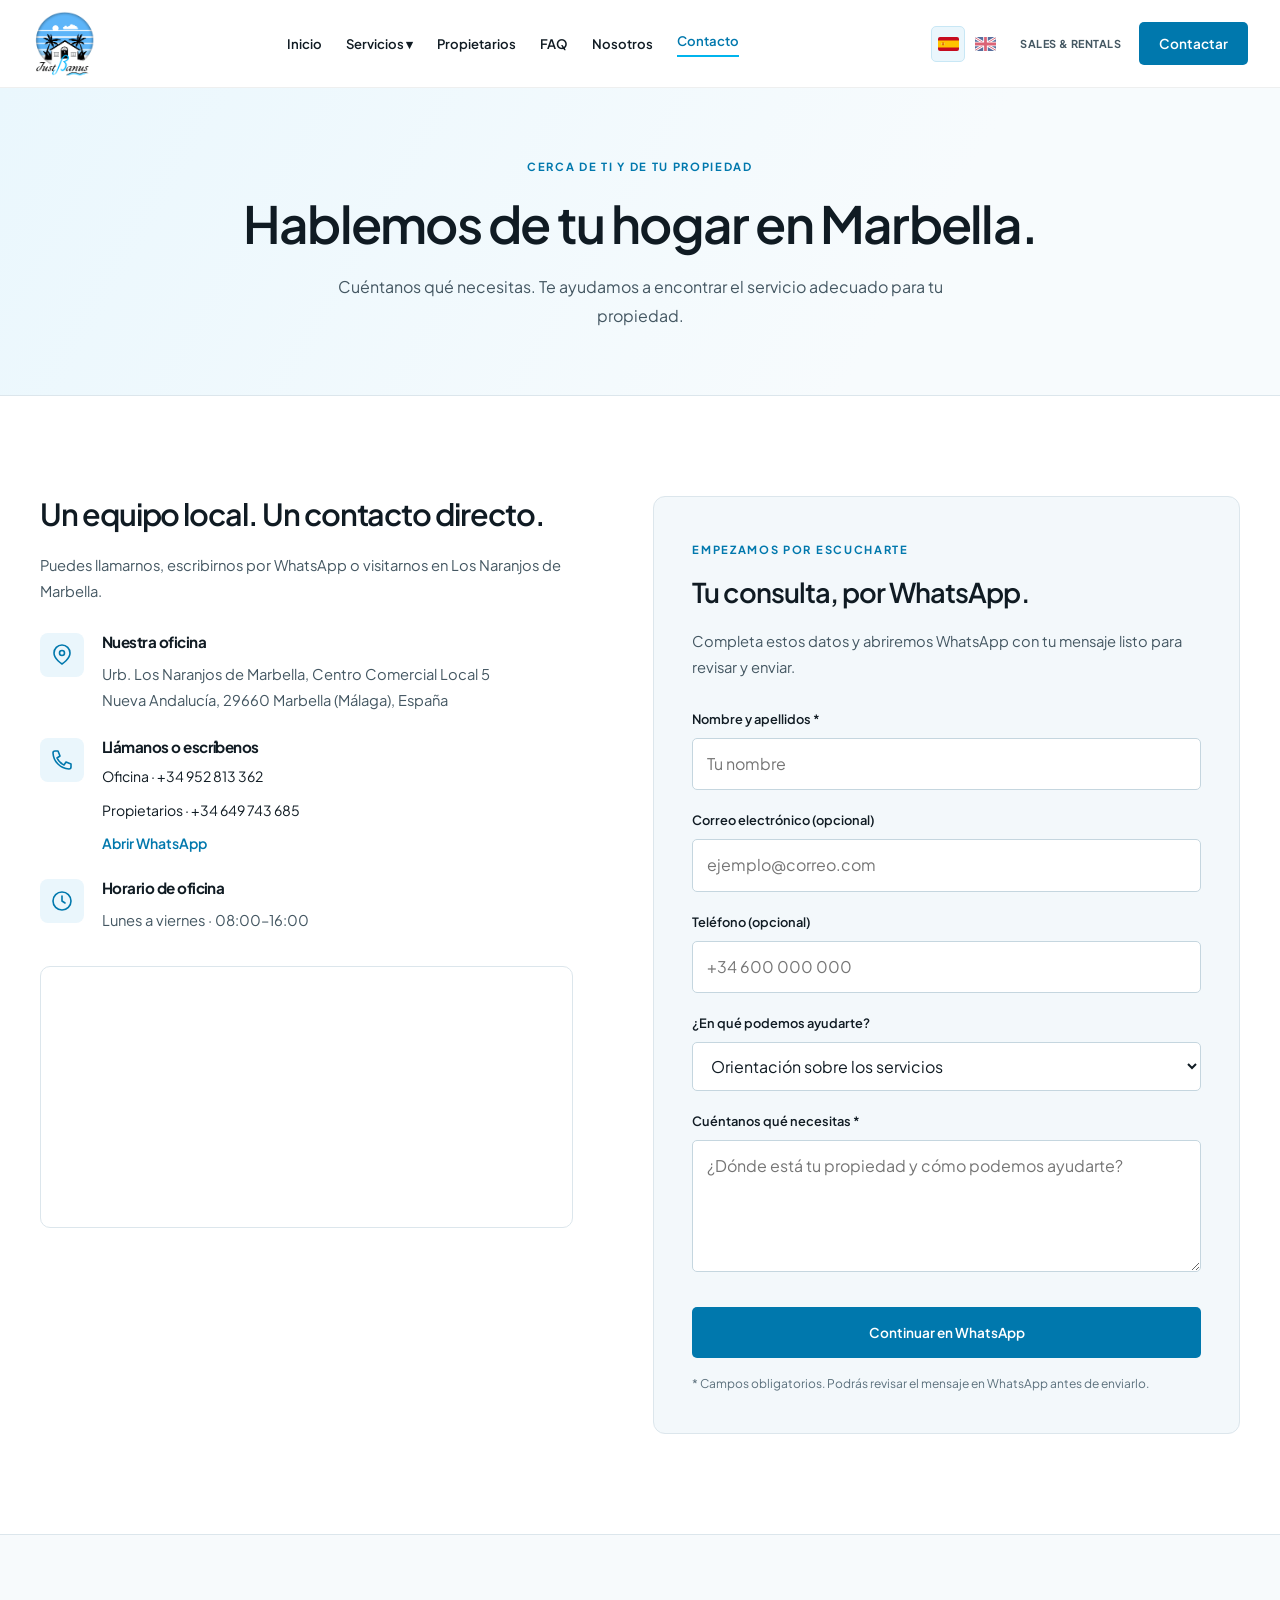
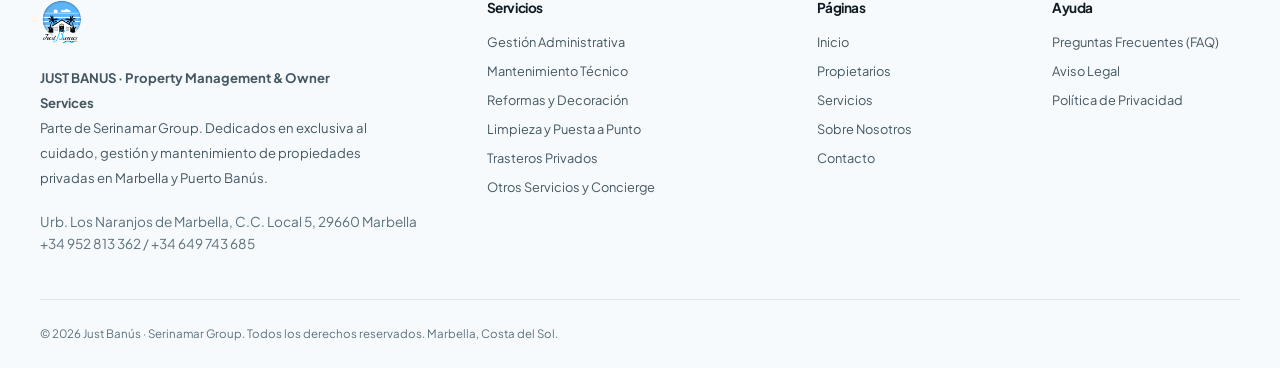
==== contacto.html @ a29c3949 "Initial commit: Just Banus project with clean button design" ====
<!DOCTYPE html>
<html lang="es">
<head>
  <meta charset="UTF-8">
    <meta http-equiv="Cache-Control" content="no-cache, no-store, must-revalidate">
  <meta http-equiv="Pragma" content="no-cache">
  <meta http-equiv="Expires" content="0">
  <meta name="viewport" content="width=device-width, initial-scale=1.0">
  <title>Contacto & Ubicación | Just Banús Marbella</title>
  
  <meta name="description" content="Ponte en contacto con el equipo de Just Banús. Visítanos en nuestra oficina de los Naranjos de Marbella o llámanos para asesoramiento de gestión vacacional.">
  <link rel="canonical" href="https://justbanus.com/contacto.html">

  <link rel="preconnect" href="https://fonts.googleapis.com">
  <link rel="preconnect" href="https://fonts.gstatic.com" crossorigin>
  <link href="https://fonts.googleapis.com/css2?family=Plus+Jakarta+Sans:wght@400;500;600;700;800&display=swap" rel="stylesheet">
  <link rel="stylesheet" href="styles.css?v=8.0">
</head>
<body>
  <a class="skip-link" href="#main-content">Ir al contenido / Skip to content</a>

    <!-- Navigation Header -->
  <header>
    <nav class="navbar">
      <div class="container nav-container">
        
        <a href="index.html" class="logo-wrapper">
          <img src="assets/just-logo-300.png" width="300" height="314" alt="Just Banús Logo">
        </a>

        <ul class="nav-menu">
          <li><a href="index.html" class="nav-link" data-i18n="nav_home">Inicio</a></li>
          <li class="nav-item-dropdown">
            <a href="servicios.html" class="nav-link" data-i18n="nav_services">Servicios ▾</a>
                        <ul class="dropdown-menu">
              <li class="dropdown-item"><a href="servicios.html" data-i18n="dropdown_all"><strong>Todos los servicios</strong></a></li>
              <li class="dropdown-item"><a href="servicios.html#administrative" data-i18n="dropdown_admin">Gestión administrativa</a></li>
              <li class="dropdown-item"><a href="servicios-maintenance-service.html" data-i18n="dropdown_maint">Mantenimiento técnico</a></li>
              <li class="dropdown-item"><a href="servicios-home-staging.html" data-i18n="dropdown_reforms">Reformas y Decoración</a></li>
              <li class="dropdown-item"><a href="servicios-limpieza.html" data-i18n="dropdown_housekeeping">Limpieza y puesta a punto</a></li>
              <li class="dropdown-item"><a href="servicios-storage-rooms.html" data-i18n="dropdown_storage">Trasteros Privados</a></li>
              <li class="dropdown-item"><a href="servicios-more-services.html" data-i18n="dropdown_more">Otros Servicios y Concierge</a></li>
            </ul>
          </li>
          <li><a href="propietarios.html" class="nav-link" data-i18n="nav_owners">Propietarios</a></li>
          <li><a href="faq.html" class="nav-link" data-i18n="nav_faq">FAQ</a></li>
          <li><a href="nosotros.html" class="nav-link" data-i18n="nav_about">Nosotros</a></li>
          <li><a href="contacto.html" class="nav-link active" data-i18n="nav_contact">Contacto</a></li>
        </ul>

        <div class="nav-actions">
          <div class="lang-toggle">
            <button class="lang-btn active" data-lang="es" onclick="setLanguage('es')" aria-label="Español" title="Español">
              <img src="assets/flag-es.svg" alt="Español" class="flag-icon">
            </button>
            <button class="lang-btn" data-lang="en" onclick="setLanguage('en')" aria-label="English" title="English">
              <img src="assets/flag-en.svg" alt="English" class="flag-icon">
            </button>
          </div>

          <a href="https://serinamar.com" class="btn-sales-rentals" target="_blank" rel="noopener">
            SALES & RENTALS
          </a>

          <button class="btn-primary" onclick="openModal()" data-i18n="nav_btn_contact">
            Contactar
          </button>

          <button class="mobile-toggle" type="button" aria-label="Abrir menú" aria-expanded="false" aria-controls="mobile-navigation"><svg viewBox="0 0 24 24" fill="none" stroke="currentColor" stroke-width="1.7" stroke-linecap="round" aria-hidden="true"><path d="M4 6h16M4 12h16M4 18h16"/></svg></button>
        </div>

      </div>
    </nav>

    <!-- Mobile Drawer Navigation -->
        <div id="mobile-navigation" class="mobile-drawer" hidden>
      <a href="index.html" class="nav-link" data-i18n="nav_home">Inicio</a>
      <a href="servicios.html" class="nav-link" data-i18n="nav_services">Servicios</a>
      <a href="propietarios.html" class="nav-link" data-i18n="nav_owners">Propietarios</a>
      <a href="faq.html" class="nav-link" data-i18n="nav_faq">FAQ</a>
      <a href="nosotros.html" class="nav-link" data-i18n="nav_about">Nosotros</a>
      <a href="contacto.html" class="nav-link" data-i18n="nav_contact">Contacto</a>
      <a href="https://serinamar.com" target="_blank" rel="noopener" class="nav-link" style="color: var(--primary-blue); font-weight: 700;">SALES & RENTALS</a>
    </div>
  </header>

  <main id="main-content">
    
    <section class="page-banner">
      <div class="container">
        <div class="badge-tag" data-i18n="contact_new_badge">CERCA DE TI Y DE TU PROPIEDAD</div>
        <h1 data-i18n="contact_new_title">Hablemos de tu hogar en Marbella.</h1>
        <p data-i18n="contact_new_intro">Cuéntanos qué necesitas. Te ayudamos a encontrar el servicio adecuado para tu propiedad.</p>
      </div>
    </section>

    <section class="section-padding">
      <div class="container contact-grid">
        <div class="contact-info" data-reveal>
          <h2 class="contact-heading" data-i18n="contact_new_office">Un equipo local. Un contacto directo.</h2>
          <p class="contact-copy" data-i18n="contact_new_office_intro">Puedes llamarnos, escribirnos por WhatsApp o visitarnos en Los Naranjos de Marbella.</p>

          <div class="info-box-item">
            <div class="info-icon" aria-hidden="true"><svg width="24" height="24" viewBox="0 0 24 24" fill="none" stroke="currentColor" stroke-width="1.6" stroke-linecap="round" stroke-linejoin="round"><path d="M20 10c0 6-8 11-8 11S4 16 4 10a8 8 0 1 1 16 0Z"/><circle cx="12" cy="10" r="2.5"/></svg></div>
            <div>
              <h3 class="contact-method-label" data-i18n="contact_new_address_label">Nuestra oficina</h3>
              <p class="contact-copy" data-i18n="contact_new_address">Urb. Los Naranjos de Marbella, Centro Comercial Local 5<br>Nueva Andalucía, 29660 Marbella (Málaga), España</p>
            </div>
          </div>

          <div class="info-box-item">
            <div class="info-icon" aria-hidden="true"><svg width="24" height="24" viewBox="0 0 24 24" fill="none" stroke="currentColor" stroke-width="1.6" stroke-linecap="round" stroke-linejoin="round"><path d="m8 3 2 5-3 2a14 14 0 0 0 7 7l2-3 5 2v3a2 2 0 0 1-2 2A17 17 0 0 1 3 5a2 2 0 0 1 2-2Z"/></svg></div>
            <div>
              <h3 class="contact-method-label" data-i18n="contact_new_phone_label">Llámanos o escríbenos</h3>
              <div class="contact-links">
                <a href="tel:+34952813362"><span data-i18n="contact_new_office_phone">Oficina</span> · +34 952 813 362</a>
                <a href="tel:+34649743685"><span data-i18n="contact_new_owners_phone">Propietarios</span> · +34 649 743 685</a>
                <a href="https://wa.me/34649743685" target="_blank" rel="noopener" data-i18n="contact_new_whatsapp_link">Abrir WhatsApp</a>
              </div>
            </div>
          </div>

          <div class="info-box-item">
            <div class="info-icon" aria-hidden="true"><svg width="24" height="24" viewBox="0 0 24 24" fill="none" stroke="currentColor" stroke-width="1.6" stroke-linecap="round" stroke-linejoin="round"><circle cx="12" cy="12" r="9"/><path d="M12 7v5l3 2"/></svg></div>
            <div>
              <h3 class="contact-method-label" data-i18n="contact_new_hours_label">Horario de oficina</h3>
              <p class="contact-copy" data-i18n="contact_new_hours">Lunes a viernes · 08:00–16:00</p>
            </div>
          </div>

          <div class="contact-map">
            <iframe title="Ubicación de Just Banús en Los Naranjos de Marbella" data-i18n-title="contact_new_map_title" src="https://maps.google.com/maps?q=Los%20Naranjos%20de%20Marbella&amp;t=&amp;z=15&amp;ie=UTF8&amp;iwloc=&amp;output=embed" width="100%" height="260" style="border:0;" allowfullscreen loading="lazy" referrerpolicy="no-referrer-when-downgrade"></iframe>
          </div>
        </div>

        <div class="contact-form-card" data-reveal>
          <div class="badge-tag" data-i18n="contact_new_form_badge">EMPEZAMOS POR ESCUCHARTE</div>
          <h2 class="contact-heading" data-i18n="contact_new_form_title">Tu consulta, por WhatsApp.</h2>
          <p class="contact-form-intro" id="contact-form-description" data-i18n="contact_new_form_intro">Completa estos datos y abriremos WhatsApp con tu mensaje listo para revisar y enviar.</p>

          <form id="whatsapp-contact-form" action="https://wa.me/34649743685" method="get" aria-describedby="contact-form-description contact-form-note">
            <div class="form-group">
              <label for="contact-name" class="form-label" data-i18n="contact_new_name_label">Nombre y apellidos *</label>
              <input id="contact-name" name="name" type="text" class="form-control" autocomplete="name" placeholder="Tu nombre" data-i18n-placeholder="contact_new_name_placeholder" maxlength="120" required>
            </div>

            <div class="form-group">
              <label for="contact-email" class="form-label" data-i18n="contact_new_email_label">Correo electrónico (opcional)</label>
              <input id="contact-email" name="email" type="email" class="form-control" autocomplete="email" placeholder="ejemplo@correo.com" data-i18n-placeholder="contact_new_email_placeholder" maxlength="254">
            </div>

            <div class="form-group">
              <label for="contact-phone" class="form-label" data-i18n="contact_new_phone_field_label">Teléfono (opcional)</label>
              <input id="contact-phone" name="phone" type="tel" class="form-control" autocomplete="tel" placeholder="+34 600 000 000" data-i18n-placeholder="contact_new_phone_placeholder" maxlength="40">
            </div>

            <div class="form-group">
              <label for="contact-service" class="form-label" data-i18n="contact_new_service_label">¿En qué podemos ayudarte?</label>
              <select id="contact-service" name="service" class="form-select">
                <option value="general" data-i18n="contact_new_service_general">Orientación sobre los servicios</option>
                <option value="management" data-i18n="contact_new_service_management">Gestión administrativa</option>
                <option value="maintenance" data-i18n="contact_new_service_maintenance">Mantenimiento de la propiedad</option>
                <option value="staging" data-i18n="contact_new_service_staging">Reformas y decoración</option>
                <option value="housekeeping" data-i18n="contact_new_service_housekeeping">Limpieza y puesta a punto</option>
                <option value="storage" data-i18n="contact_new_service_storage">Trasteros y custodia de llaves</option>
                <option value="concierge" data-i18n="contact_new_service_concierge">Otros servicios y concierge</option>
              </select>
            </div>

            <div class="form-group">
              <label for="contact-message" class="form-label" data-i18n="contact_new_message_label">Cuéntanos qué necesitas *</label>
              <textarea id="contact-message" name="text" class="form-control" rows="4" placeholder="¿Dónde está tu propiedad y cómo podemos ayudarte?" data-i18n-placeholder="contact_new_message_placeholder" maxlength="2000" required></textarea>
            </div>

            <button type="submit" class="btn-primary contact-submit" data-i18n="contact_new_submit">Continuar en WhatsApp</button>
            <p class="contact-form-note" id="contact-form-note" data-i18n="contact_new_note">* Campos obligatorios. Podrás revisar el mensaje en WhatsApp antes de enviarlo.</p>
            <noscript><p class="contact-form-note"><a href="https://wa.me/34649743685">Escríbenos directamente por WhatsApp / Message us directly on WhatsApp</a></p></noscript>
          </form>
        </div>
      </div>
    </section>

  </main>

  <!-- Footer -->
  <footer class="footer">
    <div class="container">
      <div class="footer-grid">
        <div>
          <img src="assets/just-logo-300.png" width="300" height="314" alt="Just Banús Logo" style="height: 44px; margin-bottom: 1rem;">
          <p data-i18n="footer_desc"><strong>JUST BANUS · Property Management & Owner Services</strong><br>Parte de Serinamar Group. Dedicados en exclusiva al cuidado, gestión y mantenimiento de propiedades privadas en Marbella y Puerto Banús.</p>
          <div style="margin-top: 1.25rem; font-size: 0.85rem; color: var(--text-muted);">
            <div data-i18n="footer_address">Urb. Los Naranjos de Marbella, C.C. Local 5, 29660 Marbella</div>
            <div data-i18n="footer_phones">+34 952 813 362 / +34 649 743 685</div>
          </div>
        </div>

        <div>
          <h4 style="margin-bottom: 1rem;" data-i18n="footer_services">Servicios</h4>
          <ul style="list-style: none; display: flex; flex-direction: column; gap: 0.5rem;">
            <li><a href="servicios.html" data-i18n="footer_s1">Gestión Administrativa</a></li>
            <li><a href="servicios-maintenance-service.html" data-i18n="footer_s2">Mantenimiento Técnico</a></li>
            <li><a href="servicios-home-staging.html" data-i18n="footer_s3">Reformas y Decoración</a></li>
            <li><a href="servicios.html" data-i18n="footer_s4">Limpieza y Puesta a Punto</a></li>
            <li><a href="servicios-storage-rooms.html" data-i18n="footer_s5">Trasteros Privados</a></li>
            <li><a href="servicios-more-services.html" data-i18n="footer_s6">Otros Servicios y Concierge</a></li>
          </ul>
        </div>

        <div>
          <h4 style="margin-bottom: 1rem;" data-i18n="footer_pages">Páginas</h4>
          <ul style="list-style: none; display: flex; flex-direction: column; gap: 0.5rem;">
            <li><a href="index.html" data-i18n="footer_p1">Inicio</a></li>
            <li><a href="propietarios.html" data-i18n="footer_p2">Propietarios</a></li>
            <li><a href="servicios.html" data-i18n="footer_p3">Servicios</a></li>
            <li><a href="nosotros.html" data-i18n="footer_p4">Sobre Nosotros</a></li>
            <li><a href="contacto.html" data-i18n="footer_p5">Contacto</a></li>
          </ul>
        </div>

        <div>
          <h4 style="margin-bottom: 1rem;" data-i18n="footer_help">Ayuda</h4>
          <ul style="list-style: none; display: flex; flex-direction: column; gap: 0.5rem;">
            <li><a href="faq.html" data-i18n="footer_h1">Preguntas Frecuentes (FAQ)</a></li>
            <li><a href="contacto.html" data-i18n="footer_h2">Aviso Legal</a></li>
            <li><a href="contacto.html" data-i18n="footer_h3">Política de Privacidad</a></li>
          </ul>
        </div>
      </div>

      <div class="footer-bottom">
        <span data-i18n="footer_rights">© 2026 Just Banús · Serinamar Group. Todos los derechos reservados. Marbella, Costa del Sol.</span>
      </div>
    </div>
  </footer>

  <script src="translations.js?v=4.0"></script>
  <script src="contact-i18n.js?v=1.0"></script>
  <script src="script.js?v=8.0"></script>
</body>
</html>
---- styles.css ----
/* Just Banús — the logo's sky blue, cyan, black and white. */
:root {
  --bg-main: #fff;
  --bg-soft: #f3f8fb;
  --bg-card: #fff;
  --border-light: #dce6ec;
  --border-blue: #c8e7f5;
  --primary-blue: #0078ad;
  --primary-blue-hover: #005e89;
  --brand-sky: #58b6ef;
  --brand-cyan: #00b4ed;
  --ocean-blue: #0078ad;
  --light-blue-bg: #eaf6fc;
  --text-dark: #101b23;
  --text-slate: #445762;
  --text-muted: #5b707c;
  --font-primary: 'Plus Jakarta Sans', -apple-system, BlinkMacSystemFont, 'Segoe UI', sans-serif;
  --radius-sm: 6px;
  --radius-md: 10px;
  --radius-lg: 14px;
  --radius-full: 999px;
  --shadow-sm: 0 3px 15px rgb(16 27 35 / 3%);
  --shadow-md: 0 10px 35px rgb(16 27 35 / 7%);
  --shadow-lg: 0 18px 50px rgb(16 27 35 / 10%);
  --transition: 240ms ease;
  --nav-height: 88px;
}
*, *::before, *::after { box-sizing: border-box; }
* { margin: 0; padding: 0; }
html { scroll-behavior: smooth; scroll-padding-top: calc(var(--nav-height) + 20px); font-family: var(--font-primary); color: var(--text-dark); background: #fff; -webkit-font-smoothing: antialiased; }
body { line-height: 1.65; }
img { max-width: 100%; height: auto; }
button, input, select, textarea { font: inherit; }
button, a, summary { -webkit-tap-highlight-color: transparent; }
a { color: inherit; text-decoration: none; }
button { cursor: pointer; }
p { color: var(--text-slate); font-size: 1rem; }
h1, h2, h3, h4, h5, h6 { font-family: var(--font-primary) !important; font-weight: 600; line-height: 1.18; letter-spacing: -.035em; color: var(--text-dark); overflow-wrap: break-word; }
::selection { background: #c7edff; color: #101b23; }
:focus-visible { outline: 3px solid var(--primary-blue); outline-offset: 5px; }
.container { width: min(1200px, calc(100% - 80px)); margin-inline: auto; }
.section-padding { padding-block: 100px; }
.section-soft, .soft-section { background: var(--bg-soft); }
.text-blue { color: var(--primary-blue); }
.section-header { max-width: 780px; margin: 0 auto 48px; text-align: center; }
.badge-tag { display: inline-block; font-size: .7rem; font-weight: 700; letter-spacing: .15em; text-transform: uppercase; color: var(--primary-blue); margin-bottom: 20px; line-height: 1.5; }
.section-title { font-size: clamp(2rem, 3.3vw, 2.85rem); margin-bottom: 20px; }
.section-subtitle { font-size: 1rem; line-height: 1.8; color: var(--text-muted); }
.section-heading-row { display: flex; justify-content: space-between; align-items: end; gap: 40px; margin-bottom: 44px; }
.section-heading-row > div { flex: 1.3; }
.section-heading-row > p { flex: .8; max-width: 380px; padding-bottom: 20px; }
.section-link { display: inline-flex; align-items: center; gap: 18px; color: var(--primary-blue); font-size: .85rem; font-weight: 700; padding-block: 12px; text-underline-offset: 5px; }
.section-link:hover { text-decoration: underline; }
.skip-link { position: fixed; top: 12px; left: 12px; z-index: 2200; padding: 10px 18px; background: white; color: #101b23; border-radius: 5px; transform: translateY(-160%); }
.skip-link:focus { transform: none; }

/* One navigation treatment throughout the site keeps the original logo clear. */
.navbar { position: fixed; inset: 0 0 auto; height: var(--nav-height); z-index: 1000; background: rgb(255 255 255 / 98%); border-bottom: 1px solid rgb(16 27 35 / 7%); transition: box-shadow var(--transition); }
.navbar.scrolled { box-shadow: var(--shadow-sm); }
.nav-container { width: min(1360px, calc(100% - 64px)); height: 100%; margin-inline: auto; display: flex; align-items: center; justify-content: space-between; gap: 24px; }
.logo-wrapper { display: flex; align-items: center; flex-shrink: 0; }
.logo-wrapper img { height: 66px; width: auto; display: block; }
.nav-menu { list-style: none; display: flex; align-items: center; gap: 24px; }
.nav-link { display: block; padding-block: 10px; font-size: .82rem; font-weight: 600; color: var(--text-dark); white-space: nowrap; transition: color var(--transition); }
.nav-link:hover, .nav-link.active { color: var(--primary-blue); }
.nav-link.active::after { content: ''; display: block; height: 2px; background: var(--brand-cyan); margin-top: 3px; }
.nav-item-dropdown { position: relative; }
.dropdown-menu { position: absolute; top: 100%; left: -20px; list-style: none; min-width: 270px; padding: 12px; background: #fff; border: 1px solid var(--border-light); border-radius: var(--radius-md); box-shadow: var(--shadow-md); opacity: 0; visibility: hidden; transform: translateY(8px); transition: opacity var(--transition), transform var(--transition), visibility var(--transition); }
.nav-item-dropdown:hover .dropdown-menu, .nav-item-dropdown:focus-within .dropdown-menu { opacity: 1; visibility: visible; transform: none; }
.dropdown-item a { display: block; border-radius: 4px; padding: 10px; font-size: .82rem; color: var(--text-slate); }
.dropdown-item a:hover { color: var(--primary-blue); background: var(--light-blue-bg); }
.nav-actions { display: flex; align-items: center; gap: 18px; flex-shrink: 0; }
.lang-toggle { display: flex; gap: 3px; align-items: center; }
.lang-btn { display: inline-flex; align-items: center; justify-content: center; min-width: 34px; min-height: 36px; background: transparent; border: 1px solid transparent; border-radius: 5px; opacity: .65; transition: opacity var(--transition); }
.lang-btn.active { opacity: 1; background: var(--light-blue-bg); border-color: var(--border-blue); }
.lang-btn:hover { opacity: 1; }
.flag-icon { width: 21px; height: 14px; display: block; object-fit: cover; border-radius: 2px; }
.btn-primary, .btn-jb-primary, .btn-jb-secondary, .btn-outline, .btn-white { display: inline-flex; align-items: center; justify-content: center; gap: 18px; border: 1px solid transparent; padding: 15px 24px; border-radius: 5px; font-weight: 600; font-size: .85rem; line-height: 1.4; cursor: pointer; transition: background var(--transition), transform var(--transition), border-color var(--transition); text-align: center; }
.btn-primary, .btn-jb-primary { color: white; background: var(--primary-blue); }
.btn-primary:hover, .btn-jb-primary:hover { background: var(--primary-blue-hover); transform: translateY(-2px); }
.nav-actions > .btn-primary { padding: 11px 19px; }
.btn-outline { border-color: var(--primary-blue); color: var(--primary-blue); background: transparent; }
.btn-outline:hover { background: var(--light-blue-bg); }
.btn-white { color: var(--text-dark); background: white; }
.btn-white:hover { background: #e6f5fc; transform: translateY(-2px); }
.btn-sales-rentals { font-size: .68rem; font-weight: 700; letter-spacing: .04em; white-space: nowrap; color: var(--text-slate); padding-block: 10px; }
.btn-sales-rentals:hover { color: var(--primary-blue); }
.mobile-toggle { display: none; border: 1px solid var(--border-light); border-radius: 5px; background: white; color: var(--text-dark); height: 44px; width: 44px; align-items: center; justify-content: center; font-size: 1.4rem; }
.mobile-toggle svg { width: 22px; height: 22px; }
.mobile-drawer { display: none !important; }

/* Port photograph and a directional overlay, with room for the view. */
.jb-hero-section { margin-top: var(--nav-height); position: relative; min-height: 620px; height: min(78svh, 850px); display: flex; align-items: center; overflow: hidden; background: #102c3b; }
.jb-hero-bg { position: absolute; inset: -2%; background: url('assets/puerto-banus-marina-hero.webp') center 55% / cover no-repeat; animation: hero-drift 25s ease-in-out infinite alternate; }
@keyframes hero-drift { to { transform: scale(1.045); } }
.jb-hero-overlay { position: absolute; inset: 0; background: linear-gradient(90deg, rgb(6 24 36 / 78%) 0%, rgb(6 24 36 / 45%) 48%, rgb(6 24 36 / 7%) 100%), linear-gradient(0deg, rgb(6 24 36 / 40%), transparent 30%); }
.jb-hero-container { position: relative; z-index: 1; width: min(1280px, calc(100% - 128px)); margin-inline: auto; padding: 48px 0 75px; }
.jb-hero-text-wrap { max-width: 800px; }
.jb-hero-eyebrow { font-size: .72rem; font-weight: 700; text-transform: uppercase; letter-spacing: .22em; color: #c8edff; margin-bottom: 28px; }
.jb-hero-title { font-size: clamp(2.5rem, 4.65vw, 4.5rem); font-weight: 500; color: white; line-height: 1.13; letter-spacing: -.05em; margin-bottom: 26px; }
.jb-hero-title span { color: #b9e5fc; }
.jb-hero-subtitle { color: #f0f6f9; max-width: 460px; font-size: 1.03rem; line-height: 1.8; margin-bottom: 32px; }
.jb-hero-actions { display: flex; gap: 14px; align-items: center; flex-wrap: wrap; }
.btn-jb-primary { padding: 17px 25px; }
.btn-jb-secondary { color: white; border-color: rgb(255 255 255 / 55%); background: rgb(0 0 0 / 6%); padding: 17px 25px; }
.btn-jb-secondary:hover { background: rgb(255 255 255 / 15%); border-color: white; }
.hero-bottom { position: absolute; z-index: 1; bottom: 28px; left: 64px; right: 64px; display: flex; justify-content: space-between; align-items: center; color: #fff; font-size: .62rem; letter-spacing: .12em; }
.hero-bottom a { display: flex; gap: 18px; align-items: center; font-size: .75rem; letter-spacing: .03em; }
.hero-bottom a span { font-size: 1.2rem; }
.trust-strip { background: var(--bg-soft); border-bottom: 1px solid var(--border-light); }
.trust-grid { display: grid; grid-template-columns: repeat(3, 1fr); padding-block: 29px; }
.trust-grid p { padding-left: 30px; border-left: 2px solid var(--brand-sky); font-size: .8rem; }
.trust-grid strong, .trust-grid span { display: block; }
.trust-grid strong { color: var(--text-dark); font-size: .86rem; font-weight: 600; margin-bottom: 3px; }

/* Spacious, photo-first service cards; detail stays available on the service hub. */
.photo-services { display: grid; grid-template-columns: repeat(3, minmax(0, 1fr)); gap: 34px 28px; }
.photo-service { min-width: 0; border: 1px solid var(--border-light); border-radius: var(--radius-md); background: white; overflow: hidden; display: flex; flex-direction: column; transition: box-shadow var(--transition), transform var(--transition); }
.photo-service-media { display: block; width: 100%; aspect-ratio: 1.6; overflow: hidden; background: var(--bg-soft); flex-shrink: 0; }
.photo-service-media img { width: 100%; height: 100%; object-fit: cover; display: block; transition: transform 650ms ease; }
.photo-service:hover .photo-service-media img { transform: scale(1.045); }
.photo-service:hover { box-shadow: var(--shadow-md); }
.photo-service-body { padding: 26px 25px 19px; display: flex; flex-direction: column; align-items: flex-start; flex: 1; }
.service-number { color: var(--primary-blue); font-size: .7rem; letter-spacing: .07em; margin-bottom: 13px; }
.photo-service h2, .photo-service h3 { font-size: 1.18rem; margin-bottom: 13px; letter-spacing: -.025em; }
.photo-service p { font-size: .88rem; line-height: 1.75; margin-bottom: 14px; }
.photo-service .section-link { margin-top: auto; }
.service-details { width: 100%; border-top: 1px solid var(--border-light); margin-block: 4px 12px; padding-top: 12px; font-size: .85rem; }
.service-details summary { color: var(--primary-blue); cursor: pointer; font-weight: 600; padding-block: 4px; }
.service-details ul { padding-left: 18px; color: var(--text-slate); margin-top: 14px; }
.service-details li { padding-bottom: 8px; }
.service-details p { margin-top: 14px; }
.photo-banner { position: relative; min-height: 500px; padding-block: 96px; display: flex; align-items: center; overflow: hidden; background: #102d3b; }
.photo-banner > img { position: absolute; inset: 0; width: 100%; height: 100%; object-fit: cover; }
.photo-banner::after { content: ''; position: absolute; inset: 0; background: linear-gradient(90deg, rgb(3 23 35 / 82%), rgb(3 23 35 / 42%) 65%, rgb(3 23 35 / 12%)); }
.photo-banner-content { position: relative; z-index: 1; }
.photo-banner .badge-tag { color: #bce8ff; }
.photo-banner h2 { color: white; max-width: 680px; font-size: clamp(2rem, 3.6vw, 3.25rem); margin-bottom: 22px; }
.photo-banner p { color: #edf5f9; max-width: 500px; margin-bottom: 28px; }
.photo-banner .section-link { color: white; }
.editorial-split { display: grid; grid-template-columns: 1fr 1fr; align-items: center; gap: 80px; }
.editorial-photo { position: relative; min-width: 0; }
.editorial-photo > img { width: 100%; height: 540px; object-fit: cover; border-radius: var(--radius-md); display: block; }
.editorial-photo figcaption { color: var(--text-muted); font-size: .75rem; margin-top: 12px; }
.photo-caption { position: absolute; bottom: 20px; left: 20px; right: 20px; padding: 16px; background: white; border-radius: 4px; color: var(--text-slate); font-size: .72rem; text-align: center; }
.editorial-copy p { line-height: 1.85; margin-bottom: 22px; }
.editorial-copy h3 { margin-block: 26px 12px; font-size: 1.25rem; }
.editorial-copy .btn-primary { margin-top: 8px; }
.check-list { list-style: none; margin-block: 26px; }
.check-list li { position: relative; padding-left: 25px; margin-bottom: 12px; color: var(--text-slate); font-size: .9rem; }
.check-list li::before { content: '✓'; position: absolute; left: 0; color: var(--primary-blue); }
.process-grid { display: grid; grid-template-columns: repeat(3, minmax(0, 1fr)); gap: 40px; }
.process-step { border-top: 1px solid var(--border-light); padding-top: 28px; }
.process-number { display: block; color: var(--primary-blue); font-size: .85rem; font-weight: 600; margin-bottom: 25px; }
.process-step h3 { font-size: 1.2rem; margin-bottom: 15px; }
.process-step p { font-size: .92rem; line-height: 1.8; }
.contact-banner { background: #0879aa; padding-block: 72px; color: white; }
.contact-banner-inner { display: flex; align-items: center; justify-content: space-between; gap: 40px; }
.contact-banner .badge-tag { color: #d4f1ff; }
.contact-banner h2 { color: white; font-size: clamp(2rem, 3vw, 2.75rem); margin-bottom: 15px; }
.contact-banner p { color: #e6f5fc; font-size: .94rem; }
.contact-banner .btn-white { flex-shrink: 0; }

/* Interior pages and retained service detail content. */
.page-banner { margin-top: var(--nav-height); padding: 64px 0; background: linear-gradient(120deg, #eaf7fd, #f7fbfd 70%); border-bottom: 1px solid var(--border-light); text-align: center; }
.page-banner .badge-tag { margin-bottom: 18px; }
.page-banner h1 { font-size: clamp(2.25rem, 4vw, 3.5rem); max-width: 960px; margin: 0 auto 20px; }
.page-banner p { max-width: 670px; font-size: 1rem; line-height: 1.8; margin-inline: auto; }
.grid-2, .grid-3, .grid-4 { display: grid; gap: 28px; }
.grid-2 { grid-template-columns: repeat(2, minmax(0, 1fr)); }
.grid-3 { grid-template-columns: repeat(3, minmax(0, 1fr)); }
.grid-4 { grid-template-columns: repeat(4, minmax(0, 1fr)); }
.grid-2 > div, .grid-3 > div, .grid-4 > div { min-width: 0; }
.grid-2 img { display: block; width: 100%; object-fit: cover; }
.card, .service-block { background: white; border: 1px solid var(--border-light); border-radius: var(--radius-md); padding: 28px; }
.card p, .service-block p { font-size: .94rem; line-height: 1.8; }
.card-icon, .service-block-icon, .info-icon { display: flex; align-items: center; justify-content: center; flex-shrink: 0; width: 44px; height: 44px; border-radius: 8px; background: var(--light-blue-bg); color: var(--primary-blue); margin-bottom: 18px; }
.card-icon svg, .service-block-icon svg { width: 23px; height: 23px; }
.service-img-preview { width: 100%; height: 220px; object-fit: cover; border-radius: 8px; margin-bottom: 20px; }
.service-block-header { display: flex; align-items: center; gap: 14px; margin-bottom: 16px; }
.service-features-list { list-style: none; margin-top: 22px; }
.service-features-list li { position: relative; padding-left: 22px; margin-bottom: 12px; font-size: .92rem; color: var(--text-slate); }
.service-features-list li::before { content: '✓'; position: absolute; left: 0; color: var(--primary-blue); }
.prop-card { border: 1px solid var(--border-light); border-radius: 10px; overflow: hidden; background: white; }
.prop-img-wrap { height: 260px; position: relative; overflow: hidden; }
.prop-img-wrap img { width: 100%; height: 100%; object-fit: cover; transition: transform 500ms ease; }
.prop-card:hover img { transform: scale(1.04); }
.prop-tag { position: absolute; top: 16px; left: 16px; padding: 5px 12px; border-radius: 4px; background: var(--primary-blue); color: white; font-size: .75rem; }
.prop-body { padding: 24px; }
.prop-body h3 { font-size: 1.2rem; margin-bottom: 8px; }
.prop-specs { display: flex; flex-wrap: wrap; gap: 18px; border-block: 1px solid var(--border-light); padding-block: 12px; margin-block: 16px; font-size: .8rem; color: var(--text-muted); }
.calc-card { background: var(--bg-soft); border: 1px solid var(--border-light); border-radius: 14px; padding: 40px; }
.calc-grid { display: grid; grid-template-columns: 1fr 1fr; gap: 40px; align-items: center; }
.calc-result-box { background: white; border: 1px solid var(--border-blue); border-radius: 10px; padding: 30px; text-align: center; }
.calc-price { color: var(--primary-blue); font-size: 3rem; font-weight: 700; }
.portals-banner { background: #101b23; color: white; padding-block: 60px; }
.portals-grid { display: grid; grid-template-columns: 1fr 1fr; gap: 28px; }
.portal-box { padding: 28px; border: 1px solid #3d4e59; border-radius: 10px; }
.portal-box h3 { color: white; margin-bottom: 14px; }
.portal-box p { color: #c5d7e0; margin-bottom: 20px; }
.portal-box a { color: white; }

/* Contact: direct methods and an honest handoff to WhatsApp. */
.contact-grid { display: grid; grid-template-columns: 1fr 1.1fr; gap: 80px; align-items: start; }
.contact-heading { font-size: 1.9rem; margin-bottom: 20px; }
.contact-copy, .contact-form-intro { color: var(--text-slate); font-size: .92rem; line-height: 1.8; margin-bottom: 28px; }
.info-box-item { display: flex; align-items: start; gap: 18px; margin-bottom: 24px; }
.info-icon { margin: 0; }
.contact-method-label { font-size: .95rem; font-weight: 700; margin-bottom: 10px; }
.info-box-item .contact-copy { margin-bottom: 0; }
.contact-links { display: flex; flex-direction: column; align-items: flex-start; gap: 10px; font-size: .88rem; }
.contact-links a:hover { color: var(--primary-blue); text-decoration: underline; text-underline-offset: 4px; }
.contact-links a:last-child { color: var(--primary-blue); font-weight: 600; }
.contact-map { border: 1px solid var(--border-light); border-radius: 10px; overflow: hidden; margin-top: 32px; }
.contact-map iframe { display: block; }
.contact-form-card { padding: 38px; border: 1px solid var(--border-light); border-radius: 12px; background: var(--bg-soft); }
.contact-form-card .badge-tag { margin-bottom: 18px; }
.contact-form-card .contact-heading { font-size: 1.7rem; }
.form-group { margin-bottom: 20px; }
.form-label { display: block; font-size: .8rem; font-weight: 600; margin-bottom: 8px; }
.form-control, .form-select { width: 100%; border: 1px solid #c5d6df; border-radius: 5px; padding: 12px 14px; font-family: inherit; font-size: 1rem; color: var(--text-dark); background: white; }
.form-control:focus, .form-select:focus { outline: 2px solid var(--primary-blue); outline-offset: 2px; }
textarea.form-control { resize: vertical; min-height: 120px; }
.contact-submit { width: 100%; margin-top: 8px; }
.contact-form-note { font-size: .75rem; line-height: 1.7; color: var(--text-muted); margin-top: 16px; }
.faq-list { display: flex; flex-direction: column; gap: 16px; max-width: 840px; margin-inline: auto; }
.faq-item { border: 1px solid var(--border-light); border-radius: 8px; overflow: hidden; }
.faq-btn { width: 100%; display: flex; justify-content: space-between; align-items: center; gap: 20px; padding: 24px; border: 0; background: white; color: var(--text-dark); text-align: left; font-weight: 600; font-size: .98rem; }
.faq-body { display: none; padding: 0 24px 24px; color: var(--text-slate); font-size: .94rem; }
.faq-item.active .faq-body { display: block; }
.footer { padding: 65px 0 25px; background: #f7fafc; border-top: 1px solid var(--border-light); font-size: .8rem; }
.footer-grid { display: grid; grid-template-columns: 1.7fr 1.2fr .8fr .8fr; gap: 48px; margin-bottom: 44px; }
.footer-grid > div { min-width: 0; }
.footer-grid > div > img { width: auto; }
.footer-grid p { font-size: .82rem; line-height: 1.9; max-width: 330px; }
.footer h4 { font-size: .85rem; font-weight: 700; }
.footer a { color: var(--text-slate); }
.footer a:hover { color: var(--primary-blue); text-decoration: underline; text-underline-offset: 4px; }
.footer-bottom { padding-top: 24px; border-top: 1px solid var(--border-light); color: var(--text-muted); font-size: .72rem; }
.modal-overlay { position: fixed; inset: 0; z-index: 2000; background: rgb(16 27 35 / 60%); display: flex; align-items: center; justify-content: center; opacity: 0; visibility: hidden; transition: opacity var(--transition); }
.modal-overlay.active { opacity: 1; visibility: visible; }
.modal-content { position: relative; width: min(500px, calc(100% - 32px)); max-height: 90svh; overflow: auto; border-radius: 12px; background: white; padding: 32px; }
.modal-close { position: absolute; top: 16px; right: 16px; border: 0; background: transparent; font-size: 1.5rem; }
.reveal-pending { opacity: 0; transform: translateY(20px); transition: opacity 550ms ease, transform 550ms ease; }
.reveal-pending.is-visible { opacity: 1; transform: none; }

@media (hover: none) { .photo-service:hover .photo-service-media img, .prop-card:hover img { transform: none; } }
@media (max-width: 1250px) {
  .nav-menu { gap: 16px; }
  .nav-actions { gap: 12px; }
  .editorial-split, .contact-grid { gap: 48px; }
}
@media (max-width: 1100px) {
  :root { --nav-height: 78px; }
  .nav-menu { display: none; }
  .nav-actions > .btn-sales-rentals { display: none; }
  .mobile-toggle { display: inline-flex; }
  .logo-wrapper img { height: 58px; }
  .mobile-drawer { position: fixed; top: var(--nav-height); left: 0; right: 0; max-height: calc(100dvh - var(--nav-height)); overflow-y: auto; background: white; border-bottom: 1px solid var(--border-light); box-shadow: var(--shadow-md); padding: 20px 32px 28px; z-index: 999; flex-direction: column; }
  .mobile-drawer.active:not([hidden]) { display: flex !important; }
  .mobile-drawer .nav-link { font-size: 1rem; padding: 14px 0; border-bottom: 1px solid var(--border-light); white-space: normal; }
  .mobile-drawer .nav-link.active::after { display: none; }
  .photo-services, .grid-3, .grid-4 { grid-template-columns: repeat(2, minmax(0, 1fr)); }
  .photo-services { gap: 24px; }
  .jb-hero-container { width: calc(100% - 80px); }
  .hero-bottom { left: 40px; right: 40px; }
  .jb-hero-title { font-size: clamp(2.65rem, 5.4vw, 4.1rem); }
  .editorial-photo > img { height: 480px; }
  .footer-grid { gap: 30px; }
}
@media (max-width: 800px) {
  .container { width: calc(100% - 48px); }
  .section-padding { padding-block: 72px; }
  .section-heading-row { gap: 24px; }
  .section-heading-row > p { max-width: 280px; }
  .editorial-split, .contact-grid, .calc-grid, .grid-2, .portals-grid { grid-template-columns: 1fr; gap: 36px !important; }
  .editorial-photo > img { height: 440px; }
  .editorial-copy { max-width: 640px; }
  .contact-banner-inner { flex-direction: column; align-items: flex-start; gap: 26px; }
  .trust-grid p { padding-left: 16px; }
  .trust-grid strong { font-size: .77rem; }
  .trust-grid span { font-size: .7rem; }
  .process-grid { gap: 25px; }
  .footer-grid { grid-template-columns: 1.5fr 1fr; gap: 35px; }
  .page-banner { padding-block: 50px; }
}
@media (max-width: 560px) {
  :root { --nav-height: 74px; }
  .container { width: calc(100% - 40px); }
  .nav-container { width: calc(100% - 32px); gap: 12px; }
  .logo-wrapper img { height: 56px; }
  .nav-actions { gap: 14px; }
  .nav-actions > .btn-primary { display: none; }
  .lang-btn { min-height: 44px; min-width: 34px; }
  .mobile-drawer { padding-inline: 24px; }
  .section-padding { padding-block: 56px; }
  .section-title { font-size: 2rem; margin-bottom: 18px; }
  .section-header { margin-bottom: 32px; }
  .section-heading-row { display: block; margin-bottom: 30px; }
  .section-heading-row > p { max-width: none; padding: 0; }
  .badge-tag { font-size: .65rem; letter-spacing: .12em; margin-bottom: 16px; }
  .jb-hero-section { height: auto; min-height: 610px; }
  .jb-hero-bg { background-position: 61% center; }
  .jb-hero-overlay { background: linear-gradient(90deg, rgb(6 24 36 / 78%), rgb(6 24 36 / 35%)), linear-gradient(0deg, rgb(6 24 36 / 55%), transparent 70%); }
  .jb-hero-container { width: calc(100% - 40px); padding: 60px 0 110px; }
  .jb-hero-eyebrow { font-size: .65rem; margin-bottom: 22px; }
  .jb-hero-title { font-size: clamp(2.2rem, 8.6vw, 3rem); line-height: 1.17; letter-spacing: -.04em; margin-bottom: 24px; }
  .jb-hero-subtitle { font-size: .95rem; line-height: 1.8; margin-bottom: 28px; max-width: 345px; }
  .jb-hero-actions { align-items: stretch; flex-direction: column; gap: 12px; max-width: 340px; }
  .btn-jb-primary, .btn-jb-secondary { padding: 15px 18px; font-size: .82rem; }
  .hero-bottom { left: 20px; right: 20px; bottom: 25px; }
  .hero-bottom > span { display: none; }
  .trust-grid { grid-template-columns: 1fr; gap: 18px; padding-block: 26px; }
  .trust-grid p { padding-left: 18px; }
  .trust-grid strong { font-size: .82rem; }
  .trust-grid span { font-size: .75rem; }
  .photo-services, .grid-3, .grid-4, .process-grid { grid-template-columns: 1fr; }
  .photo-services { gap: 24px; }
  .photo-service-media { aspect-ratio: 1.65; }
  .photo-service-body { padding: 22px 22px 16px; }
  .photo-service h2, .photo-service h3 { font-size: 1.2rem; }
  .photo-banner { min-height: 470px; padding-block: 60px; }
  .photo-banner > img { object-position: 60% center; }
  .photo-banner h2 { font-size: 2rem; }
  .photo-banner p { font-size: .93rem; }
  .photo-banner::after { background: rgb(3 23 35 / 65%); }
  .editorial-photo > img { height: 350px; }
  .photo-caption { left: 12px; right: 12px; bottom: 12px; font-size: .65rem; padding: 12px; }
  .process-grid { gap: 28px; }
  .process-step { padding-top: 20px; }
  .process-number { margin-bottom: 15px; }
  .process-step p { max-width: 420px; }
  .contact-banner { padding-block: 50px; }
  .page-banner { padding-block: 40px; }
  .page-banner h1 { font-size: clamp(1.9rem, 7.5vw, 2.6rem); line-height: 1.16; }
  .page-banner p { font-size: .93rem; }
  .card, .service-block, .calc-card { padding: 24px; }
  .contact-form-card { padding: 25px 20px; }
  .contact-heading { font-size: 1.65rem; }
  .contact-form-card .contact-heading { font-size: 1.5rem; }
  .info-box-item { gap: 14px; }
  .info-icon { width: 36px; height: 36px; }
  .contact-links { font-size: .82rem; }
  .faq-btn { padding: 20px; font-size: .9rem; }
  .faq-body { padding: 0 20px 20px; }
  .footer { padding-top: 45px; }
  .footer-grid { grid-template-columns: 1fr 1fr; gap: 32px 22px; }
  .footer-grid > div:first-child { grid-column: 1 / -1; }
  .footer-grid p { max-width: none; }
  .footer-grid a { overflow-wrap: anywhere; }
}
@media (prefers-reduced-motion: reduce) {
  html { scroll-behavior: auto; }
  *, *::before, *::after { animation: none !important; transition: none !important; }
  .reveal-pending { opacity: 1; transform: none; }
}
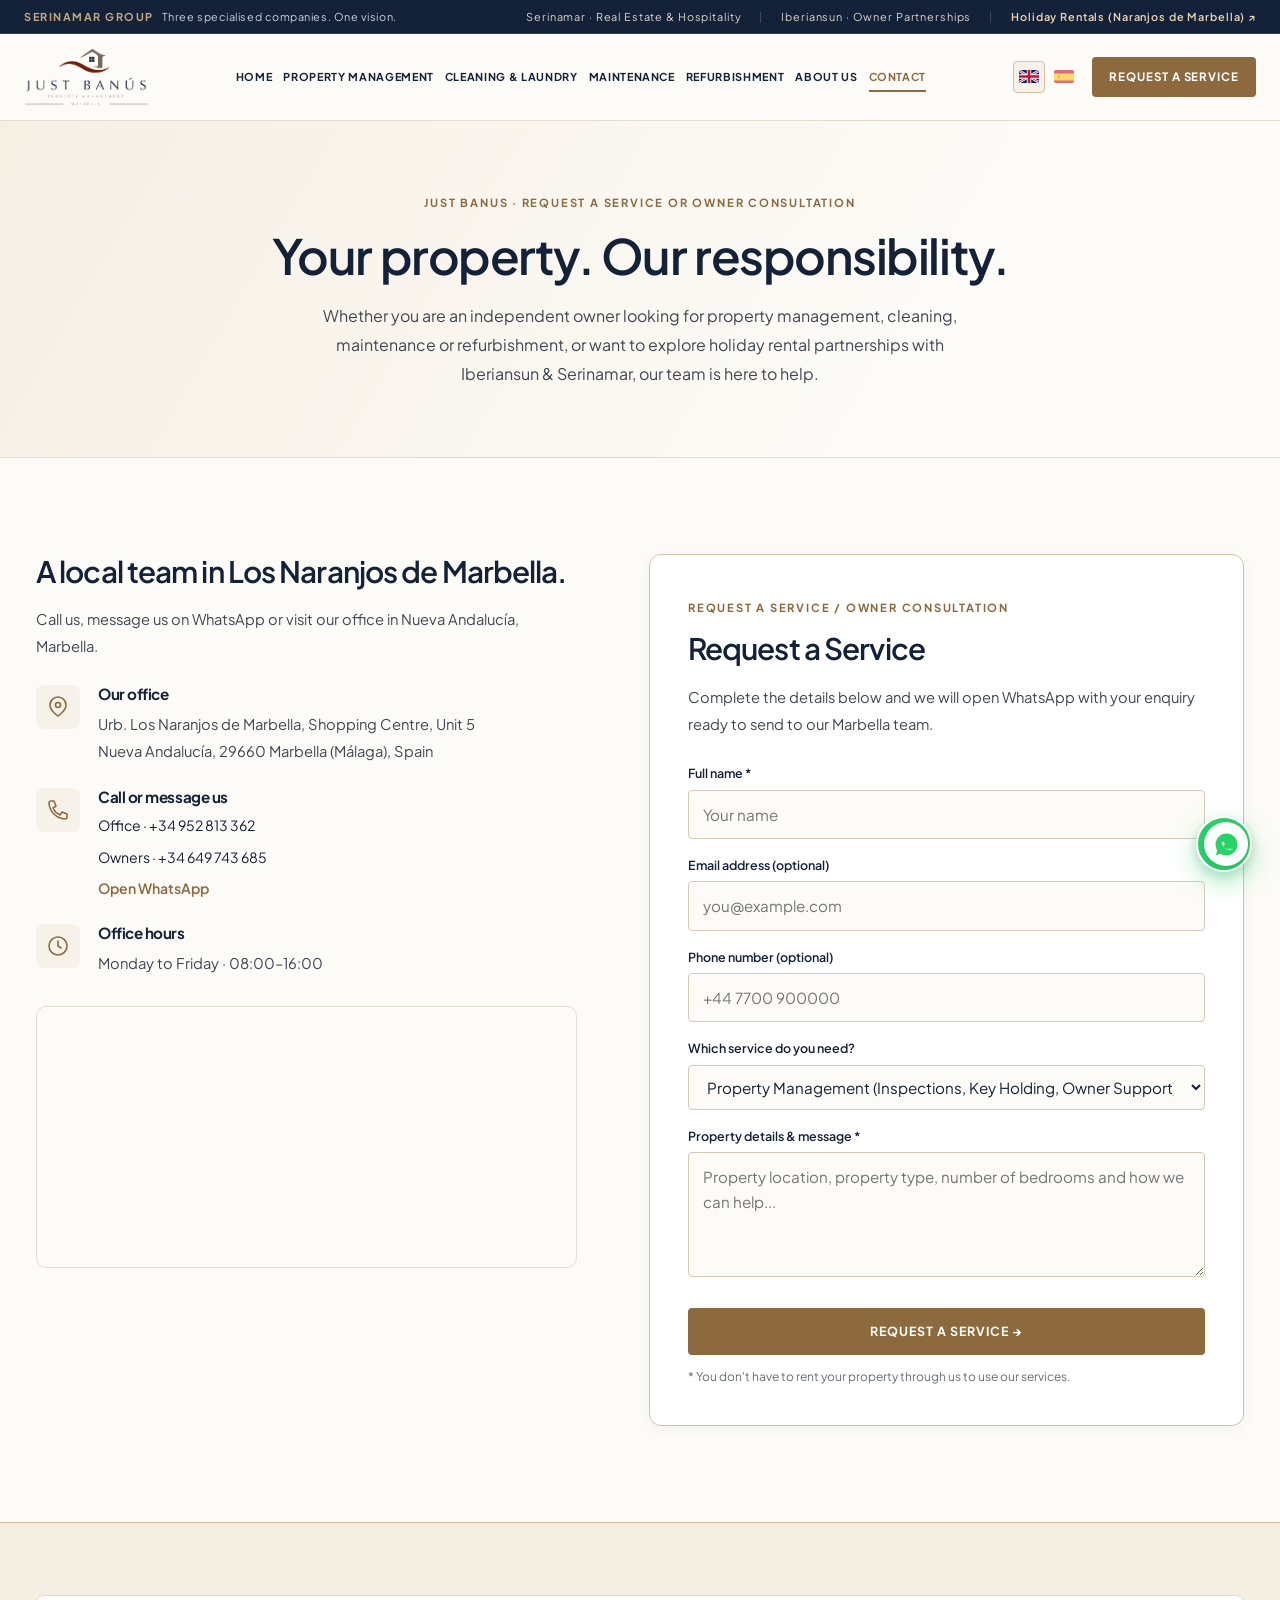
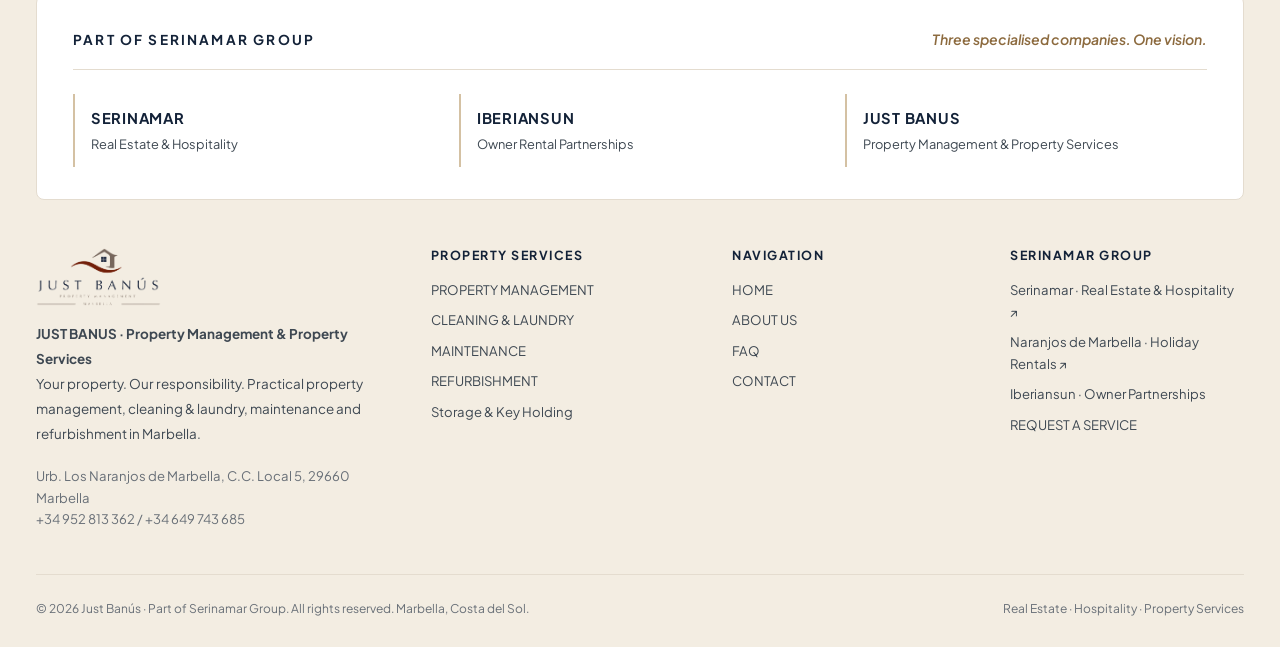
==== commit 9f1938be: "feat: complete Serinamar Group integration, transparent branding, interactive synergy cards and full" ====
--- a/contacto.html
+++ b/contacto.html
@@ -14,73 +14,79 @@
   <link rel="preconnect" href="https://fonts.googleapis.com">
   <link rel="preconnect" href="https://fonts.gstatic.com" crossorigin>
   <link href="https://fonts.googleapis.com/css2?family=Plus+Jakarta+Sans:wght@400;500;600;700;800&display=swap" rel="stylesheet">
-  <link rel="stylesheet" href="styles.css?v=8.0">
+  <link rel="stylesheet" href="styles.css?v=9.0">
 </head>
 <body>
   <a class="skip-link" href="#main-content">Ir al contenido / Skip to content</a>
 
-    <!-- Navigation Header -->
+        <!-- Navigation Header -->
   <header>
-    <nav class="navbar">
-      <div class="container nav-container">
-        
-        <a href="index.html" class="logo-wrapper">
-          <img src="assets/just-logo-300.png" width="300" height="314" alt="Just Banús Logo">
-        </a>
-
-        <ul class="nav-menu">
-          <li><a href="index.html" class="nav-link" data-i18n="nav_home">Inicio</a></li>
-          <li class="nav-item-dropdown">
-            <a href="servicios.html" class="nav-link" data-i18n="nav_services">Servicios ▾</a>
-                        <ul class="dropdown-menu">
-              <li class="dropdown-item"><a href="servicios.html" data-i18n="dropdown_all"><strong>Todos los servicios</strong></a></li>
-              <li class="dropdown-item"><a href="servicios.html#administrative" data-i18n="dropdown_admin">Gestión administrativa</a></li>
-              <li class="dropdown-item"><a href="servicios-maintenance-service.html" data-i18n="dropdown_maint">Mantenimiento técnico</a></li>
-              <li class="dropdown-item"><a href="servicios-home-staging.html" data-i18n="dropdown_reforms">Reformas y Decoración</a></li>
-              <li class="dropdown-item"><a href="servicios-limpieza.html" data-i18n="dropdown_housekeeping">Limpieza y puesta a punto</a></li>
-              <li class="dropdown-item"><a href="servicios-storage-rooms.html" data-i18n="dropdown_storage">Trasteros Privados</a></li>
-              <li class="dropdown-item"><a href="servicios-more-services.html" data-i18n="dropdown_more">Otros Servicios y Concierge</a></li>
-            </ul>
-          </li>
-          <li><a href="propietarios.html" class="nav-link" data-i18n="nav_owners">Propietarios</a></li>
-          <li><a href="faq.html" class="nav-link" data-i18n="nav_faq">FAQ</a></li>
-          <li><a href="nosotros.html" class="nav-link" data-i18n="nav_about">Nosotros</a></li>
-          <li><a href="contacto.html" class="nav-link active" data-i18n="nav_contact">Contacto</a></li>
-        </ul>
-
-        <div class="nav-actions">
-          <div class="lang-toggle">
-            <button class="lang-btn active" data-lang="es" onclick="setLanguage('es')" aria-label="Español" title="Español">
-              <img src="assets/flag-es.svg" alt="Español" class="flag-icon">
+    <div class="site-header-wrap">
+      <div class="group-topbar">
+        <div class="group-topbar-inner">
+          <div class="group-topbar-badge">
+            <strong>SERINAMAR GROUP</strong>
+            <span data-i18n="topbar_vision">Three specialised companies. One vision.</span>
+          </div>
+          <div class="group-topbar-links">
+            <a href="https://serinamar.com" target="_blank" rel="noopener">Serinamar · Real Estate &amp; Hospitality</a>
+            <span class="topbar-divider" aria-hidden="true">|</span>
+            <a href="index.html#owner-consultation">Iberiansun · Owner Partnerships</a>
+            <span class="topbar-divider" aria-hidden="true">|</span>
+            <a href="https://naranjosdemarbella.com" target="_blank" rel="noopener" class="topbar-holiday-link" data-i18n="topbar_holiday">Holiday Rentals (Naranjos de Marbella) ↗</a>
+          </div>
+        </div>
+      </div>
+
+      <nav class="navbar" aria-label="Main Navigation">
+        <div class="nav-container">
+          <a href="index.html" class="logo-wrapper" aria-label="Just Banús — Property Management Marbella">
+            <img src="assets/jb-logo-nobg.png" width="226" height="105" alt="Just Banús Property Management Marbella Logo">
+          </a>
+
+          <ul class="nav-menu">
+            <li><a href="index.html" class="nav-link" data-i18n="nav_home">HOME</a></li>
+            <li><a href="propietarios.html" class="nav-link" data-i18n="nav_prop_mgmt">PROPERTY MANAGEMENT</a></li>
+            <li><a href="servicios-limpieza.html" class="nav-link" data-i18n="nav_cleaning">CLEANING &amp; LAUNDRY</a></li>
+            <li><a href="servicios-maintenance-service.html" class="nav-link" data-i18n="nav_maintenance">MAINTENANCE</a></li>
+            <li><a href="servicios-home-staging.html" class="nav-link" data-i18n="nav_refurbishment">REFURBISHMENT</a></li>
+            <li><a href="nosotros.html" class="nav-link" data-i18n="nav_about">ABOUT US</a></li>
+            <li><a href="contacto.html" class="nav-link" data-i18n="nav_contact">CONTACT</a></li>
+          </ul>
+
+          <div class="nav-actions">
+            <div class="lang-toggle" role="group" aria-label="Language selector">
+              <button class="lang-btn active" data-lang="en" onclick="setLanguage('en')" aria-label="English" title="English">
+                <img src="assets/flag-en.svg" alt="English" class="flag-icon">
+              </button>
+              <button class="lang-btn" data-lang="es" onclick="setLanguage('es')" aria-label="Español" title="Español">
+                <img src="assets/flag-es.svg" alt="Español" class="flag-icon">
+              </button>
+            </div>
+
+            <a href="contacto.html" class="btn-primary" data-i18n="nav_btn_request">
+              REQUEST A SERVICE
+            </a>
+
+            <button class="mobile-toggle" type="button" aria-label="Open navigation" aria-expanded="false" aria-controls="mobile-navigation">
+              <svg viewBox="0 0 24 24" fill="none" stroke="currentColor" stroke-width="1.7" stroke-linecap="round" aria-hidden="true"><path d="M4 6h16M4 12h16M4 18h16"/></svg>
             </button>
-            <button class="lang-btn" data-lang="en" onclick="setLanguage('en')" aria-label="English" title="English">
-              <img src="assets/flag-en.svg" alt="English" class="flag-icon">
-            </button>
-          </div>
-
-          <a href="https://serinamar.com" class="btn-sales-rentals" target="_blank" rel="noopener">
-            SALES & RENTALS
-          </a>
-
-          <button class="btn-primary" onclick="openModal()" data-i18n="nav_btn_contact">
-            Contactar
-          </button>
-
-          <button class="mobile-toggle" type="button" aria-label="Abrir menú" aria-expanded="false" aria-controls="mobile-navigation"><svg viewBox="0 0 24 24" fill="none" stroke="currentColor" stroke-width="1.7" stroke-linecap="round" aria-hidden="true"><path d="M4 6h16M4 12h16M4 18h16"/></svg></button>
-        </div>
-
-      </div>
-    </nav>
+          </div>
+        </div>
+      </nav>
+    </div>
 
     <!-- Mobile Drawer Navigation -->
-        <div id="mobile-navigation" class="mobile-drawer" hidden>
-      <a href="index.html" class="nav-link" data-i18n="nav_home">Inicio</a>
-      <a href="servicios.html" class="nav-link" data-i18n="nav_services">Servicios</a>
-      <a href="propietarios.html" class="nav-link" data-i18n="nav_owners">Propietarios</a>
-      <a href="faq.html" class="nav-link" data-i18n="nav_faq">FAQ</a>
-      <a href="nosotros.html" class="nav-link" data-i18n="nav_about">Nosotros</a>
-      <a href="contacto.html" class="nav-link" data-i18n="nav_contact">Contacto</a>
-      <a href="https://serinamar.com" target="_blank" rel="noopener" class="nav-link" style="color: var(--primary-blue); font-weight: 700;">SALES & RENTALS</a>
+    <div id="mobile-navigation" class="mobile-drawer" hidden>
+      <a href="index.html" class="nav-link" data-i18n="nav_home">HOME</a>
+      <a href="propietarios.html" class="nav-link" data-i18n="nav_prop_mgmt">PROPERTY MANAGEMENT</a>
+      <a href="servicios-limpieza.html" class="nav-link" data-i18n="nav_cleaning">CLEANING &amp; LAUNDRY</a>
+      <a href="servicios-maintenance-service.html" class="nav-link" data-i18n="nav_maintenance">MAINTENANCE</a>
+      <a href="servicios-home-staging.html" class="nav-link" data-i18n="nav_refurbishment">REFURBISHMENT</a>
+      <a href="https://naranjosdemarbella.com" target="_blank" rel="noopener" class="nav-link" style="color: var(--primary-gold); font-weight: 700;" data-i18n="topbar_holiday">Holiday Rentals (Naranjos de Marbella) ↗</a>
+      <a href="nosotros.html" class="nav-link" data-i18n="nav_about">ABOUT US</a>
+      <a href="contacto.html" class="nav-link" data-i18n="nav_contact">CONTACT</a>
+      <a href="contacto.html" class="btn-primary" style="margin-top: 14px; width: 100%;" data-i18n="nav_btn_request">REQUEST A SERVICE</a>
     </div>
   </header>
 
@@ -182,60 +188,107 @@
 
   </main>
 
-  <!-- Footer -->
+    <!-- COMMON SERINAMAR GROUP FOOTER -->
   <footer class="footer">
     <div class="container">
+      <!-- Part of Serinamar Group Banner -->
+      <div class="footer-group-banner">
+        <div class="footer-group-header">
+          <h3 data-i18n="footer_group_title">Part of Serinamar Group</h3>
+          <p data-i18n="footer_group_vision">Three specialised companies. One vision.</p>
+        </div>
+        <div class="footer-group-companies">
+          <a href="https://serinamar.com" target="_blank" rel="noopener" class="footer-company-item">
+            <strong>Serinamar</strong>
+            <span data-i18n="footer_comp_serinamar">Real Estate &amp; Hospitality</span>
+          </a>
+          <a href="index.html#owner-consultation" class="footer-company-item">
+            <strong>Iberiansun</strong>
+            <span data-i18n="footer_comp_iberiansun">Owner Rental Partnerships</span>
+          </a>
+          <a href="index.html" class="footer-company-item">
+            <strong>Just Banus</strong>
+            <span data-i18n="footer_comp_justbanus">Property Management &amp; Property Services</span>
+          </a>
+        </div>
+      </div>
+
       <div class="footer-grid">
         <div>
-          <img src="assets/just-logo-300.png" width="300" height="314" alt="Just Banús Logo" style="height: 44px; margin-bottom: 1rem;">
-          <p data-i18n="footer_desc"><strong>JUST BANUS · Property Management & Owner Services</strong><br>Parte de Serinamar Group. Dedicados en exclusiva al cuidado, gestión y mantenimiento de propiedades privadas en Marbella y Puerto Banús.</p>
-          <div style="margin-top: 1.25rem; font-size: 0.85rem; color: var(--text-muted);">
+          <img src="assets/jb-logo-nobg.png" width="226" height="105" alt="Just Banús Logo" class="footer-logo-img">
+          <p data-i18n="footer_desc">
+            <strong>JUST BANUS · Property Management &amp; Property Services</strong><br>
+            Your property. Our responsibility. Practical property management, cleaning &amp; laundry, maintenance and refurbishment in Marbella.
+          </p>
+          <div style="margin-top: 1.15rem; font-size: 0.82rem; color: var(--text-muted);">
             <div data-i18n="footer_address">Urb. Los Naranjos de Marbella, C.C. Local 5, 29660 Marbella</div>
             <div data-i18n="footer_phones">+34 952 813 362 / +34 649 743 685</div>
           </div>
         </div>
 
         <div>
-          <h4 style="margin-bottom: 1rem;" data-i18n="footer_services">Servicios</h4>
-          <ul style="list-style: none; display: flex; flex-direction: column; gap: 0.5rem;">
-            <li><a href="servicios.html" data-i18n="footer_s1">Gestión Administrativa</a></li>
-            <li><a href="servicios-maintenance-service.html" data-i18n="footer_s2">Mantenimiento Técnico</a></li>
-            <li><a href="servicios-home-staging.html" data-i18n="footer_s3">Reformas y Decoración</a></li>
-            <li><a href="servicios.html" data-i18n="footer_s4">Limpieza y Puesta a Punto</a></li>
-            <li><a href="servicios-storage-rooms.html" data-i18n="footer_s5">Trasteros Privados</a></li>
-            <li><a href="servicios-more-services.html" data-i18n="footer_s6">Otros Servicios y Concierge</a></li>
-          </ul>
-        </div>
-
-        <div>
-          <h4 style="margin-bottom: 1rem;" data-i18n="footer_pages">Páginas</h4>
-          <ul style="list-style: none; display: flex; flex-direction: column; gap: 0.5rem;">
-            <li><a href="index.html" data-i18n="footer_p1">Inicio</a></li>
-            <li><a href="propietarios.html" data-i18n="footer_p2">Propietarios</a></li>
-            <li><a href="servicios.html" data-i18n="footer_p3">Servicios</a></li>
-            <li><a href="nosotros.html" data-i18n="footer_p4">Sobre Nosotros</a></li>
-            <li><a href="contacto.html" data-i18n="footer_p5">Contacto</a></li>
-          </ul>
-        </div>
-
-        <div>
-          <h4 style="margin-bottom: 1rem;" data-i18n="footer_help">Ayuda</h4>
-          <ul style="list-style: none; display: flex; flex-direction: column; gap: 0.5rem;">
-            <li><a href="faq.html" data-i18n="footer_h1">Preguntas Frecuentes (FAQ)</a></li>
-            <li><a href="contacto.html" data-i18n="footer_h2">Aviso Legal</a></li>
-            <li><a href="contacto.html" data-i18n="footer_h3">Política de Privacidad</a></li>
+          <h4 data-i18n="footer_services">Property Services</h4>
+          <ul style="list-style: none; display: flex; flex-direction: column; gap: 0.55rem;">
+            <li><a href="propietarios.html" data-i18n="nav_prop_mgmt">Property Management</a></li>
+            <li><a href="servicios-limpieza.html" data-i18n="nav_cleaning">Cleaning &amp; Laundry</a></li>
+            <li><a href="servicios-maintenance-service.html" data-i18n="nav_maintenance">Maintenance</a></li>
+            <li><a href="servicios-home-staging.html" data-i18n="nav_refurbishment">Refurbishment</a></li>
+            <li><a href="servicios-storage-rooms.html" data-i18n="footer_s5">Storage &amp; Key Holding</a></li>
+          </ul>
+        </div>
+
+        <div>
+          <h4 data-i18n="footer_pages">Navigation</h4>
+          <ul style="list-style: none; display: flex; flex-direction: column; gap: 0.55rem;">
+            <li><a href="index.html" data-i18n="nav_home">Home</a></li>
+            
+            <li><a href="nosotros.html" data-i18n="nav_about">About Us</a></li>
+            <li><a href="faq.html" data-i18n="nav_faq">FAQ</a></li>
+            <li><a href="contacto.html" data-i18n="nav_contact">Contact</a></li>
+          </ul>
+        </div>
+
+        <div>
+          <h4 data-i18n="footer_group_col">Serinamar Group</h4>
+          <ul style="list-style: none; display: flex; flex-direction: column; gap: 0.55rem;">
+            <li><a href="https://serinamar.com" target="_blank" rel="noopener">Serinamar · Real Estate &amp; Hospitality ↗</a></li>
+            <li><a href="https://naranjosdemarbella.com" target="_blank" rel="noopener">Naranjos de Marbella · Holiday Rentals ↗</a></li>
+            <li><a href="index.html#owner-consultation">Iberiansun · Owner Partnerships</a></li>
+            <li><a href="contacto.html" data-i18n="nav_btn_request">Request a Service →</a></li>
           </ul>
         </div>
       </div>
 
       <div class="footer-bottom">
-        <span data-i18n="footer_rights">© 2026 Just Banús · Serinamar Group. Todos los derechos reservados. Marbella, Costa del Sol.</span>
+        <span data-i18n="footer_rights">© 2026 Just Banús · Part of Serinamar Group. All rights reserved. Marbella, Costa del Sol.</span>
+        <span>Real Estate · Hospitality · Property Services</span>
       </div>
     </div>
   </footer>
 
-  <script src="translations.js?v=4.0"></script>
-  <script src="contact-i18n.js?v=1.0"></script>
-  <script src="script.js?v=8.0"></script>
+  <script src="translations.js?v=9.0"></script>
+  <script src="contact-i18n.js?v=9.0"></script>
+  <script src="script.js?v=9.0"></script>
+  <!-- Floating WhatsApp Widget with pulsing badge & animation -->
+  <aside class="whatsapp-floating-widget" aria-label="WhatsApp Contact">
+    <a href="https://wa.me/34649743685?text=Hello%20Just%20Ban%C3%BAs%2C%20I%20would%20like%20to%20enquire%20about%20your%20property%20services." 
+       target="_blank" 
+       rel="noopener noreferrer" 
+       class="whatsapp-btn" 
+       aria-label="Chat with Just Banús on WhatsApp (+34 649 743 685)"
+       title="Chat with Just Banús (+34 649 743 685)">
+      <span class="whatsapp-pulse"></span>
+      <span class="whatsapp-icon-wrap">
+        <svg viewBox="0 0 32 32" fill="none" class="whatsapp-svg" aria-hidden="true">
+          <path fill-rule="evenodd" clip-rule="evenodd" d="M16 2C8.268 2 2 8.268 2 16c0 2.658.742 5.143 2.029 7.262L2.5 29.5l6.45-1.488A13.916 13.916 0 0 0 16 30c7.732 0 14-6.268 14-14S23.732 2 16 2Zm7.747 19.34c-.328.92-1.637 1.704-2.28 1.815-.62.106-1.41.15-2.279-.13a17.29 17.29 0 0 1-5.18-2.923 18.733 18.733 0 0 1-3.6-4.47c-.66-1.116-.035-2.18.347-2.732.22-.32.486-.403.652-.403.167 0 .332.002.476.01.15.006.354-.056.554.425.207.497 1.058 2.585 1.15 2.772.093.187.155.405.03.653-.124.248-.186.403-.372.62-.186.218-.393.488-.56.654-.187.187-.38.39-.164.764.217.373.966 1.593 2.072 2.578 1.424 1.267 2.624 1.66 2.997 1.846.373.187.59.156.808-.093.218-.249.932-1.087 1.18-1.46.25-.373.498-.31.838-.187.342.124 2.172 1.025 2.545 1.21.373.187.621.28.714.435.093.155.093.899-.235 1.82Z" fill="currentColor"/>
+        </svg>
+      </span>
+      <span class="whatsapp-label">
+        <span class="whatsapp-label-top" data-i18n="wa_quick_chat">WhatsApp · Marbella</span>
+        <strong class="whatsapp-label-phone">+34 649 743 685</strong>
+      </span>
+      <span class="whatsapp-online-dot" aria-hidden="true"></span>
+    </a>
+  </aside>
 </body>
 </html>
--- a/styles.css
+++ b/styles.css
@@ -1,356 +1,1774 @@
-/* Just Banús — the logo's sky blue, cyan, black and white. */
+/* ==========================================================================
+   JUST BANÚS — PROPERTY MANAGEMENT & PROPERTY SERVICES IN MARBELLA
+   Visual Identity: Technical & Property-Oriented · Warm Beige / Gold
+   Part of SERINAMAR GROUP (Three specialised companies. One vision.)
+   ========================================================================== */
+
 :root {
-  --bg-main: #fff;
-  --bg-soft: #f3f8fb;
-  --bg-card: #fff;
-  --border-light: #dce6ec;
-  --border-blue: #c8e7f5;
-  --primary-blue: #0078ad;
-  --primary-blue-hover: #005e89;
-  --brand-sky: #58b6ef;
-  --brand-cyan: #00b4ed;
-  --ocean-blue: #0078ad;
-  --light-blue-bg: #eaf6fc;
-  --text-dark: #101b23;
-  --text-slate: #445762;
-  --text-muted: #5b707c;
+  /* Warm Beige / Gold & Deep Architectural Palette */
+  --bg-main: #fdfbf7;
+  --bg-soft: #f4efe6;
+  --bg-warm-alt: #ede5d8;
+  --bg-card: #ffffff;
+  --border-light: #e4dccf;
+  --border-gold: #d4c1a3;
+
+  /* Brand Accents — Warm Gold / Architectural Bronze & Deep Navy */
+  --primary-gold: #8c6a3e;
+  --primary-gold-hover: #70532e;
+  --brand-gold-light: #c5a880;
+  --brand-gold-soft: #f7f2e9;
+  --brand-terracotta: #6b1d0b;
+  --brand-navy: #132238;
+  --brand-navy-dark: #0d1828;
+
+  /* Legacy variable aliases mapped to Warm Beige / Gold palette */
+  --primary-blue: #8c6a3e;
+  --primary-blue-hover: #70532e;
+  --brand-sky: #c5a880;
+  --brand-cyan: #8c6a3e;
+  --ocean-blue: #132238;
+  --light-blue-bg: #f6f1e7;
+  --border-blue: #d4c1a3;
+
+  /* Typography & Neutral Tones */
+  --text-dark: #132238;
+  --text-slate: #3e4852;
+  --text-muted: #686f77;
   --font-primary: 'Plus Jakarta Sans', -apple-system, BlinkMacSystemFont, 'Segoe UI', sans-serif;
-  --radius-sm: 6px;
-  --radius-md: 10px;
-  --radius-lg: 14px;
+  --font-display: 'Cormorant Garamond', Georgia, serif;
+
+  /* Layout & Effects */
+  --radius-sm: 4px;
+  --radius-md: 8px;
+  --radius-lg: 12px;
   --radius-full: 999px;
-  --shadow-sm: 0 3px 15px rgb(16 27 35 / 3%);
-  --shadow-md: 0 10px 35px rgb(16 27 35 / 7%);
-  --shadow-lg: 0 18px 50px rgb(16 27 35 / 10%);
+  --shadow-sm: 0 4px 16px rgb(19 34 56 / 4%);
+  --shadow-md: 0 12px 36px rgb(19 34 56 / 7%);
+  --shadow-lg: 0 20px 52px rgb(19 34 56 / 11%);
   --transition: 240ms ease;
-  --nav-height: 88px;
-}
+  --topbar-height: 34px;
+  --nav-height: 86px;
+  --header-total: calc(var(--topbar-height) + var(--nav-height));
+}
+
 *, *::before, *::after { box-sizing: border-box; }
 * { margin: 0; padding: 0; }
-html { scroll-behavior: smooth; scroll-padding-top: calc(var(--nav-height) + 20px); font-family: var(--font-primary); color: var(--text-dark); background: #fff; -webkit-font-smoothing: antialiased; }
-body { line-height: 1.65; }
+
+html {
+  scroll-behavior: smooth;
+  scroll-padding-top: calc(var(--header-total) + 24px);
+  font-family: var(--font-primary);
+  color: var(--text-dark);
+  background: var(--bg-main);
+  -webkit-font-smoothing: antialiased;
+}
+
+body {
+  line-height: 1.65;
+  background: var(--bg-main);
+  color: var(--text-dark);
+}
+
 img { max-width: 100%; height: auto; }
 button, input, select, textarea { font: inherit; }
 button, a, summary { -webkit-tap-highlight-color: transparent; }
 a { color: inherit; text-decoration: none; }
 button { cursor: pointer; }
 p { color: var(--text-slate); font-size: 1rem; }
-h1, h2, h3, h4, h5, h6 { font-family: var(--font-primary) !important; font-weight: 600; line-height: 1.18; letter-spacing: -.035em; color: var(--text-dark); overflow-wrap: break-word; }
-::selection { background: #c7edff; color: #101b23; }
-:focus-visible { outline: 3px solid var(--primary-blue); outline-offset: 5px; }
-.container { width: min(1200px, calc(100% - 80px)); margin-inline: auto; }
-.section-padding { padding-block: 100px; }
+
+h1, h2, h3, h4, h5, h6 {
+  font-family: var(--font-primary);
+  font-weight: 600;
+  line-height: 1.18;
+  letter-spacing: -0.03em;
+  color: var(--text-dark);
+  overflow-wrap: break-word;
+}
+
+::selection { background: #e8dac3; color: #132238; }
+:focus-visible { outline: 2px solid var(--primary-gold); outline-offset: 4px; }
+
+.container { width: min(1260px, calc(100% - 72px)); margin-inline: auto; }
+.section-padding { padding-block: 96px; }
 .section-soft, .soft-section { background: var(--bg-soft); }
-.text-blue { color: var(--primary-blue); }
-.section-header { max-width: 780px; margin: 0 auto 48px; text-align: center; }
-.badge-tag { display: inline-block; font-size: .7rem; font-weight: 700; letter-spacing: .15em; text-transform: uppercase; color: var(--primary-blue); margin-bottom: 20px; line-height: 1.5; }
-.section-title { font-size: clamp(2rem, 3.3vw, 2.85rem); margin-bottom: 20px; }
-.section-subtitle { font-size: 1rem; line-height: 1.8; color: var(--text-muted); }
-.section-heading-row { display: flex; justify-content: space-between; align-items: end; gap: 40px; margin-bottom: 44px; }
-.section-heading-row > div { flex: 1.3; }
-.section-heading-row > p { flex: .8; max-width: 380px; padding-bottom: 20px; }
-.section-link { display: inline-flex; align-items: center; gap: 18px; color: var(--primary-blue); font-size: .85rem; font-weight: 700; padding-block: 12px; text-underline-offset: 5px; }
-.section-link:hover { text-decoration: underline; }
-.skip-link { position: fixed; top: 12px; left: 12px; z-index: 2200; padding: 10px 18px; background: white; color: #101b23; border-radius: 5px; transform: translateY(-160%); }
+.text-blue, .text-gold { color: var(--primary-gold); }
+
+.section-header { max-width: 800px; margin: 0 auto 52px; text-align: center; }
+
+.badge-tag {
+  display: inline-block;
+  font-size: 0.7rem;
+  font-weight: 700;
+  letter-spacing: 0.16em;
+  text-transform: uppercase;
+  color: var(--primary-gold);
+  margin-bottom: 16px;
+  line-height: 1.5;
+}
+
+.section-title { font-size: clamp(2rem, 3.2vw, 2.75rem); margin-bottom: 18px; }
+.section-subtitle { font-size: 1.04rem; line-height: 1.8; color: var(--text-slate); }
+
+.section-heading-row {
+  display: flex;
+  justify-content: space-between;
+  align-items: flex-end;
+  gap: 40px;
+  margin-bottom: 48px;
+}
+.section-heading-row > div { flex: 1.25; }
+.section-heading-row > p { flex: 0.85; max-width: 440px; padding-bottom: 16px; }
+
+.section-link {
+  display: inline-flex;
+  align-items: center;
+  gap: 10px;
+  color: var(--primary-gold);
+  font-size: 0.84rem;
+  font-weight: 700;
+  letter-spacing: 0.04em;
+  text-transform: uppercase;
+  padding-block: 10px;
+  text-underline-offset: 5px;
+  transition: color var(--transition), gap var(--transition);
+}
+.section-link:hover {
+  color: var(--brand-navy);
+  text-decoration: underline;
+  gap: 14px;
+}
+
+.skip-link {
+  position: fixed;
+  top: 12px;
+  left: 12px;
+  z-index: 2200;
+  padding: 10px 18px;
+  background: white;
+  color: var(--text-dark);
+  border-radius: 5px;
+  transform: translateY(-160%);
+}
 .skip-link:focus { transform: none; }
 
-/* One navigation treatment throughout the site keeps the original logo clear. */
-.navbar { position: fixed; inset: 0 0 auto; height: var(--nav-height); z-index: 1000; background: rgb(255 255 255 / 98%); border-bottom: 1px solid rgb(16 27 35 / 7%); transition: box-shadow var(--transition); }
-.navbar.scrolled { box-shadow: var(--shadow-sm); }
-.nav-container { width: min(1360px, calc(100% - 64px)); height: 100%; margin-inline: auto; display: flex; align-items: center; justify-content: space-between; gap: 24px; }
-.logo-wrapper { display: flex; align-items: center; flex-shrink: 0; }
-.logo-wrapper img { height: 66px; width: auto; display: block; }
-.nav-menu { list-style: none; display: flex; align-items: center; gap: 24px; }
-.nav-link { display: block; padding-block: 10px; font-size: .82rem; font-weight: 600; color: var(--text-dark); white-space: nowrap; transition: color var(--transition); }
-.nav-link:hover, .nav-link.active { color: var(--primary-blue); }
-.nav-link.active::after { content: ''; display: block; height: 2px; background: var(--brand-cyan); margin-top: 3px; }
+/* ==========================================================================
+   DISCREET SERINAMAR GROUP TOPBAR & MAIN NAVIGATION
+   ========================================================================== */
+.site-header-wrap {
+  position: fixed;
+  inset: 0 0 auto;
+  z-index: 1000;
+  background: rgb(253 251 247 / 98%);
+  backdrop-filter: blur(10px);
+  border-bottom: 1px solid var(--border-light);
+  transition: box-shadow var(--transition);
+}
+.site-header-wrap.scrolled, .navbar.scrolled {
+  box-shadow: var(--shadow-sm);
+}
+
+.group-topbar {
+  background: var(--brand-navy);
+  color: #e9e2d6;
+  height: var(--topbar-height);
+  font-size: 0.68rem;
+  letter-spacing: 0.08em;
+  border-bottom: 1px solid rgb(197 168 128 / 20%);
+}
+
+.group-topbar-inner {
+  width: min(1400px, calc(100% - 48px));
+  height: 100%;
+  margin-inline: auto;
+  display: flex;
+  align-items: center;
+  justify-content: space-between;
+  gap: 16px;
+}
+
+.group-topbar-badge {
+  display: inline-flex;
+  align-items: center;
+  gap: 8px;
+  text-transform: uppercase;
+  font-weight: 600;
+  color: var(--brand-gold-light);
+  letter-spacing: 0.14em;
+}
+
+.group-topbar-badge span {
+  color: #cbd2d9;
+  font-weight: 400;
+  letter-spacing: 0.05em;
+  text-transform: none;
+}
+
+.group-topbar-links {
+  display: flex;
+  align-items: center;
+  gap: 18px;
+  font-size: 0.68rem;
+}
+
+.group-topbar-links a {
+  color: #dcd6cb;
+  transition: color var(--transition);
+  white-space: nowrap;
+}
+.group-topbar-links a:hover {
+  color: var(--brand-gold-light);
+}
+.group-topbar-links .topbar-divider {
+  color: rgb(255 255 255 / 22%);
+}
+.group-topbar-links .topbar-holiday-link {
+  color: #ebd5b3;
+  font-weight: 600;
+}
+
+.navbar {
+  height: var(--nav-height);
+  background: rgb(253 251 247 / 98%);
+}
+
+/* Fallback if a page doesn't wrap .navbar in .site-header-wrap */
+header > .navbar {
+  position: fixed;
+  inset: 0 0 auto;
+  z-index: 1000;
+  border-bottom: 1px solid var(--border-light);
+}
+header > .site-header-wrap .navbar {
+  position: static;
+  border-bottom: none;
+}
+
+.nav-container {
+  width: min(1420px, calc(100% - 48px));
+  height: 100%;
+  margin-inline: auto;
+  display: flex;
+  align-items: center;
+  justify-content: space-between;
+  gap: 18px;
+}
+
+.logo-wrapper {
+  display: flex;
+  align-items: center;
+  flex-shrink: 0;
+  background: transparent;
+}
+.logo-wrapper img {
+  height: 58px;
+  width: auto;
+  display: block;
+  object-fit: contain;
+}
+
+.nav-menu {
+  list-style: none;
+  display: flex;
+  align-items: center;
+  gap: 16px;
+}
+
+.nav-link {
+  display: inline-flex;
+  align-items: center;
+  gap: 4px;
+  padding-block: 8px;
+  font-size: 0.72rem;
+  font-weight: 700;
+  letter-spacing: 0.06em;
+  text-transform: uppercase;
+  color: var(--text-dark);
+  white-space: nowrap;
+  transition: color var(--transition);
+  position: relative;
+}
+.nav-link:hover, .nav-link.active {
+  color: var(--primary-gold);
+}
+.nav-link.active::after {
+  content: '';
+  position: absolute;
+  bottom: 2px;
+  left: 0;
+  right: 0;
+  height: 2px;
+  background: var(--primary-gold);
+}
+
+/* Special highlight for Holiday Rentals in header */
+.nav-link-holiday {
+  color: var(--primary-gold);
+  background: var(--brand-gold-soft);
+  border: 1px solid var(--border-gold);
+  padding: 6px 11px;
+  border-radius: var(--radius-sm);
+}
+.nav-link-holiday:hover {
+  background: #ece1cf;
+  color: var(--brand-navy);
+}
+
 .nav-item-dropdown { position: relative; }
-.dropdown-menu { position: absolute; top: 100%; left: -20px; list-style: none; min-width: 270px; padding: 12px; background: #fff; border: 1px solid var(--border-light); border-radius: var(--radius-md); box-shadow: var(--shadow-md); opacity: 0; visibility: hidden; transform: translateY(8px); transition: opacity var(--transition), transform var(--transition), visibility var(--transition); }
-.nav-item-dropdown:hover .dropdown-menu, .nav-item-dropdown:focus-within .dropdown-menu { opacity: 1; visibility: visible; transform: none; }
-.dropdown-item a { display: block; border-radius: 4px; padding: 10px; font-size: .82rem; color: var(--text-slate); }
-.dropdown-item a:hover { color: var(--primary-blue); background: var(--light-blue-bg); }
-.nav-actions { display: flex; align-items: center; gap: 18px; flex-shrink: 0; }
+.dropdown-menu {
+  position: absolute;
+  top: 100%;
+  left: -16px;
+  list-style: none;
+  min-width: 260px;
+  padding: 12px;
+  background: #fff;
+  border: 1px solid var(--border-light);
+  border-radius: var(--radius-md);
+  box-shadow: var(--shadow-md);
+  opacity: 0;
+  visibility: hidden;
+  transform: translateY(8px);
+  transition: opacity var(--transition), transform var(--transition), visibility var(--transition);
+}
+.nav-item-dropdown:hover .dropdown-menu,
+.nav-item-dropdown:focus-within .dropdown-menu {
+  opacity: 1;
+  visibility: visible;
+  transform: none;
+}
+.dropdown-item a {
+  display: block;
+  border-radius: 4px;
+  padding: 9px 12px;
+  font-size: 0.8rem;
+  color: var(--text-slate);
+}
+.dropdown-item a:hover {
+  color: var(--primary-gold);
+  background: var(--brand-gold-soft);
+}
+
+.nav-actions {
+  display: flex;
+  align-items: center;
+  gap: 12px;
+  flex-shrink: 0;
+}
+
 .lang-toggle { display: flex; gap: 3px; align-items: center; }
-.lang-btn { display: inline-flex; align-items: center; justify-content: center; min-width: 34px; min-height: 36px; background: transparent; border: 1px solid transparent; border-radius: 5px; opacity: .65; transition: opacity var(--transition); }
-.lang-btn.active { opacity: 1; background: var(--light-blue-bg); border-color: var(--border-blue); }
+.lang-btn {
+  display: inline-flex;
+  align-items: center;
+  justify-content: center;
+  min-width: 32px;
+  min-height: 32px;
+  background: transparent;
+  border: 1px solid transparent;
+  border-radius: 4px;
+  opacity: 0.6;
+  transition: opacity var(--transition), background var(--transition);
+}
+.lang-btn.active {
+  opacity: 1;
+  background: var(--brand-gold-soft);
+  border-color: var(--border-gold);
+}
 .lang-btn:hover { opacity: 1; }
-.flag-icon { width: 21px; height: 14px; display: block; object-fit: cover; border-radius: 2px; }
-.btn-primary, .btn-jb-primary, .btn-jb-secondary, .btn-outline, .btn-white { display: inline-flex; align-items: center; justify-content: center; gap: 18px; border: 1px solid transparent; padding: 15px 24px; border-radius: 5px; font-weight: 600; font-size: .85rem; line-height: 1.4; cursor: pointer; transition: background var(--transition), transform var(--transition), border-color var(--transition); text-align: center; }
-.btn-primary, .btn-jb-primary { color: white; background: var(--primary-blue); }
-.btn-primary:hover, .btn-jb-primary:hover { background: var(--primary-blue-hover); transform: translateY(-2px); }
-.nav-actions > .btn-primary { padding: 11px 19px; }
-.btn-outline { border-color: var(--primary-blue); color: var(--primary-blue); background: transparent; }
-.btn-outline:hover { background: var(--light-blue-bg); }
-.btn-white { color: var(--text-dark); background: white; }
-.btn-white:hover { background: #e6f5fc; transform: translateY(-2px); }
-.btn-sales-rentals { font-size: .68rem; font-weight: 700; letter-spacing: .04em; white-space: nowrap; color: var(--text-slate); padding-block: 10px; }
-.btn-sales-rentals:hover { color: var(--primary-blue); }
-.mobile-toggle { display: none; border: 1px solid var(--border-light); border-radius: 5px; background: white; color: var(--text-dark); height: 44px; width: 44px; align-items: center; justify-content: center; font-size: 1.4rem; }
+.flag-icon { width: 20px; height: 13px; display: block; object-fit: cover; border-radius: 2px; }
+
+/* Buttons */
+.btn-primary, .btn-jb-primary, .btn-jb-secondary, .btn-outline, .btn-white, .btn-gold {
+  display: inline-flex;
+  align-items: center;
+  justify-content: center;
+  gap: 12px;
+  border: 1px solid transparent;
+  padding: 14px 24px;
+  border-radius: var(--radius-sm);
+  font-weight: 700;
+  font-size: 0.78rem;
+  letter-spacing: 0.08em;
+  text-transform: uppercase;
+  line-height: 1.4;
+  cursor: pointer;
+  transition: background var(--transition), color var(--transition), transform var(--transition), border-color var(--transition), box-shadow var(--transition);
+  text-align: center;
+}
+
+.btn-primary, .btn-jb-primary {
+  color: #fff;
+  background: var(--primary-gold);
+}
+.btn-primary:hover, .btn-jb-primary:hover {
+  background: var(--primary-gold-hover);
+  transform: translateY(-1px);
+  box-shadow: var(--shadow-sm);
+}
+
+.btn-navy {
+  color: #fff;
+  background: var(--brand-navy);
+}
+.btn-navy:hover {
+  background: var(--brand-navy-dark);
+  transform: translateY(-1px);
+}
+
+.nav-actions > .btn-primary {
+  padding: 11px 16px;
+  font-size: 0.72rem;
+  white-space: nowrap;
+}
+
+.btn-outline {
+  border-color: var(--primary-gold);
+  color: var(--primary-gold);
+  background: transparent;
+}
+.btn-outline:hover {
+  background: var(--brand-gold-soft);
+}
+
+.btn-white {
+  color: var(--brand-navy);
+  background: #fff;
+}
+.btn-white:hover {
+  background: var(--bg-soft);
+  transform: translateY(-1px);
+}
+
+.mobile-toggle {
+  display: none;
+  border: 1px solid var(--border-light);
+  border-radius: 4px;
+  background: white;
+  color: var(--text-dark);
+  height: 42px;
+  width: 42px;
+  align-items: center;
+  justify-content: center;
+}
 .mobile-toggle svg { width: 22px; height: 22px; }
 .mobile-drawer { display: none !important; }
 
-/* Port photograph and a directional overlay, with room for the view. */
-.jb-hero-section { margin-top: var(--nav-height); position: relative; min-height: 620px; height: min(78svh, 850px); display: flex; align-items: center; overflow: hidden; background: #102c3b; }
-.jb-hero-bg { position: absolute; inset: -2%; background: url('assets/puerto-banus-marina-hero.webp') center 55% / cover no-repeat; animation: hero-drift 25s ease-in-out infinite alternate; }
+/* ==========================================================================
+   HERO SECTION (HOME)
+   ========================================================================== */
+.jb-hero-section {
+  margin-top: var(--header-total);
+  position: relative;
+  min-height: 620px;
+  height: min(78svh, 820px);
+  display: flex;
+  align-items: center;
+  overflow: hidden;
+  background: var(--brand-navy);
+}
+
+.jb-hero-bg {
+  position: absolute;
+  inset: -2%;
+  background: url('assets/puerto-banus-marina-hero.webp') center 55% / cover no-repeat;
+  animation: hero-drift 25s ease-in-out infinite alternate;
+}
 @keyframes hero-drift { to { transform: scale(1.045); } }
-.jb-hero-overlay { position: absolute; inset: 0; background: linear-gradient(90deg, rgb(6 24 36 / 78%) 0%, rgb(6 24 36 / 45%) 48%, rgb(6 24 36 / 7%) 100%), linear-gradient(0deg, rgb(6 24 36 / 40%), transparent 30%); }
-.jb-hero-container { position: relative; z-index: 1; width: min(1280px, calc(100% - 128px)); margin-inline: auto; padding: 48px 0 75px; }
-.jb-hero-text-wrap { max-width: 800px; }
-.jb-hero-eyebrow { font-size: .72rem; font-weight: 700; text-transform: uppercase; letter-spacing: .22em; color: #c8edff; margin-bottom: 28px; }
-.jb-hero-title { font-size: clamp(2.5rem, 4.65vw, 4.5rem); font-weight: 500; color: white; line-height: 1.13; letter-spacing: -.05em; margin-bottom: 26px; }
-.jb-hero-title span { color: #b9e5fc; }
-.jb-hero-subtitle { color: #f0f6f9; max-width: 460px; font-size: 1.03rem; line-height: 1.8; margin-bottom: 32px; }
-.jb-hero-actions { display: flex; gap: 14px; align-items: center; flex-wrap: wrap; }
-.btn-jb-primary { padding: 17px 25px; }
-.btn-jb-secondary { color: white; border-color: rgb(255 255 255 / 55%); background: rgb(0 0 0 / 6%); padding: 17px 25px; }
-.btn-jb-secondary:hover { background: rgb(255 255 255 / 15%); border-color: white; }
-.hero-bottom { position: absolute; z-index: 1; bottom: 28px; left: 64px; right: 64px; display: flex; justify-content: space-between; align-items: center; color: #fff; font-size: .62rem; letter-spacing: .12em; }
-.hero-bottom a { display: flex; gap: 18px; align-items: center; font-size: .75rem; letter-spacing: .03em; }
-.hero-bottom a span { font-size: 1.2rem; }
-.trust-strip { background: var(--bg-soft); border-bottom: 1px solid var(--border-light); }
-.trust-grid { display: grid; grid-template-columns: repeat(3, 1fr); padding-block: 29px; }
-.trust-grid p { padding-left: 30px; border-left: 2px solid var(--brand-sky); font-size: .8rem; }
-.trust-grid strong, .trust-grid span { display: block; }
-.trust-grid strong { color: var(--text-dark); font-size: .86rem; font-weight: 600; margin-bottom: 3px; }
-
-/* Spacious, photo-first service cards; detail stays available on the service hub. */
-.photo-services { display: grid; grid-template-columns: repeat(3, minmax(0, 1fr)); gap: 34px 28px; }
-.photo-service { min-width: 0; border: 1px solid var(--border-light); border-radius: var(--radius-md); background: white; overflow: hidden; display: flex; flex-direction: column; transition: box-shadow var(--transition), transform var(--transition); }
-.photo-service-media { display: block; width: 100%; aspect-ratio: 1.6; overflow: hidden; background: var(--bg-soft); flex-shrink: 0; }
-.photo-service-media img { width: 100%; height: 100%; object-fit: cover; display: block; transition: transform 650ms ease; }
-.photo-service:hover .photo-service-media img { transform: scale(1.045); }
-.photo-service:hover { box-shadow: var(--shadow-md); }
-.photo-service-body { padding: 26px 25px 19px; display: flex; flex-direction: column; align-items: flex-start; flex: 1; }
-.service-number { color: var(--primary-blue); font-size: .7rem; letter-spacing: .07em; margin-bottom: 13px; }
-.photo-service h2, .photo-service h3 { font-size: 1.18rem; margin-bottom: 13px; letter-spacing: -.025em; }
-.photo-service p { font-size: .88rem; line-height: 1.75; margin-bottom: 14px; }
-.photo-service .section-link { margin-top: auto; }
-.service-details { width: 100%; border-top: 1px solid var(--border-light); margin-block: 4px 12px; padding-top: 12px; font-size: .85rem; }
-.service-details summary { color: var(--primary-blue); cursor: pointer; font-weight: 600; padding-block: 4px; }
-.service-details ul { padding-left: 18px; color: var(--text-slate); margin-top: 14px; }
+
+.jb-hero-overlay {
+  position: absolute;
+  inset: 0;
+  background:
+    linear-gradient(95deg, rgb(15 26 42 / 88%) 0%, rgb(19 34 56 / 68%) 52%, rgb(19 34 56 / 28%) 100%),
+    linear-gradient(0deg, rgb(15 26 42 / 55%), transparent 35%);
+}
+
+.jb-hero-container {
+  position: relative;
+  z-index: 1;
+  width: min(1260px, calc(100% - 96px));
+  margin-inline: auto;
+  padding: 56px 0 84px;
+}
+
+.jb-hero-text-wrap { max-width: 820px; }
+
+.jb-hero-eyebrow {
+  display: inline-flex;
+  align-items: center;
+  gap: 10px;
+  font-size: 0.72rem;
+  font-weight: 700;
+  text-transform: uppercase;
+  letter-spacing: 0.2em;
+  color: #e5cda7;
+  background: rgb(255 255 255 / 8%);
+  border: 1px solid rgb(197 168 128 / 35%);
+  padding: 7px 14px;
+  border-radius: var(--radius-sm);
+  margin-bottom: 24px;
+}
+
+.jb-hero-title {
+  font-size: clamp(2.2rem, 4.1vw, 3.85rem);
+  font-weight: 600;
+  color: #ffffff;
+  line-height: 1.14;
+  letter-spacing: -0.03em;
+  margin-bottom: 20px;
+}
+.jb-hero-title span {
+  color: #e5cda7;
+  display: block;
+  font-weight: 400;
+  margin-top: 6px;
+}
+
+.jb-hero-subtitle {
+  color: #f4efe6;
+  max-width: 580px;
+  font-size: clamp(1.2rem, 2vw, 1.55rem);
+  font-weight: 500;
+  line-height: 1.5;
+  margin-bottom: 14px;
+}
+
+.jb-hero-lead {
+  color: #d7d2c8;
+  max-width: 580px;
+  font-size: 1rem;
+  line-height: 1.75;
+  margin-bottom: 34px;
+}
+
+.jb-hero-actions {
+  display: flex;
+  gap: 14px;
+  align-items: center;
+  flex-wrap: wrap;
+}
+
+.btn-jb-primary { padding: 16px 28px; }
+.btn-jb-secondary {
+  color: #ffffff;
+  border-color: rgb(229 205 167 / 60%);
+  background: rgb(19 34 56 / 35%);
+  padding: 16px 28px;
+}
+.btn-jb-secondary:hover {
+  background: rgb(255 255 255 / 15%);
+  border-color: #ffffff;
+}
+
+.hero-bottom {
+  position: absolute;
+  z-index: 1;
+  bottom: 24px;
+  left: 48px;
+  right: 48px;
+  display: flex;
+  justify-content: space-between;
+  align-items: center;
+  color: #e5cda7;
+  font-size: 0.65rem;
+  letter-spacing: 0.14em;
+  text-transform: uppercase;
+  border-top: 1px solid rgb(255 255 255 / 14%);
+  padding-top: 16px;
+}
+.hero-bottom a {
+  display: flex;
+  gap: 12px;
+  align-items: center;
+  color: #fff;
+  font-size: 0.72rem;
+  letter-spacing: 0.08em;
+}
+
+/* ==========================================================================
+   BLOCK 1: INTRO BLOCK ("Everything your property needs.")
+   ========================================================================== */
+.intro-statement-section {
+  padding-block: 88px 40px;
+  background: var(--bg-main);
+}
+
+.intro-statement-card {
+  max-width: 960px;
+  margin-inline: auto;
+  text-align: center;
+  padding: 52px 48px;
+  background: #ffffff;
+  border: 1px solid var(--border-light);
+  border-top: 3px solid var(--primary-gold);
+  border-radius: var(--radius-md);
+  box-shadow: var(--shadow-sm);
+}
+
+.intro-statement-card h2 {
+  font-size: clamp(2rem, 3.4vw, 2.85rem);
+  margin-bottom: 20px;
+  color: var(--brand-navy);
+}
+
+.intro-statement-card p {
+  font-size: clamp(1.05rem, 1.5vw, 1.22rem);
+  line-height: 1.85;
+  color: var(--text-slate);
+  max-width: 780px;
+  margin-inline: auto;
+}
+
+/* ==========================================================================
+   BLOCK 2: THE 4 SERVICE PILLARS
+   ========================================================================== */
+.pillars-grid {
+  display: grid;
+  grid-template-columns: repeat(2, minmax(0, 1fr));
+  gap: 32px;
+}
+
+.photo-services {
+  display: grid;
+  grid-template-columns: repeat(3, minmax(0, 1fr));
+  gap: 32px 28px;
+}
+
+.photo-service, .pillar-card {
+  min-width: 0;
+  border: 1px solid var(--border-light);
+  border-radius: var(--radius-md);
+  background: #ffffff;
+  overflow: hidden;
+  display: flex;
+  flex-direction: column;
+  transition: box-shadow var(--transition), transform var(--transition), border-color var(--transition);
+}
+
+.photo-service:hover, .pillar-card:hover {
+  box-shadow: var(--shadow-md);
+  border-color: var(--border-gold);
+  transform: translateY(-2px);
+}
+
+.photo-service-media, .pillar-media {
+  display: block;
+  width: 100%;
+  aspect-ratio: 16 / 9;
+  overflow: hidden;
+  background: var(--bg-soft);
+  position: relative;
+}
+
+.photo-service-media img, .pillar-media img {
+  width: 100%;
+  height: 100%;
+  object-fit: cover;
+  display: block;
+  transition: transform 650ms ease;
+}
+
+.photo-service:hover .photo-service-media img,
+.pillar-card:hover .pillar-media img {
+  transform: scale(1.04);
+}
+
+.pillar-number-badge {
+  position: absolute;
+  top: 16px;
+  left: 16px;
+  background: rgb(19 34 56 / 88%);
+  color: #e5cda7;
+  font-size: 0.68rem;
+  font-weight: 700;
+  letter-spacing: 0.14em;
+  text-transform: uppercase;
+  padding: 6px 12px;
+  border-radius: var(--radius-sm);
+}
+
+.photo-service-body, .pillar-body {
+  padding: 30px 30px 26px;
+  display: flex;
+  flex-direction: column;
+  align-items: flex-start;
+  flex: 1;
+}
+
+.service-number {
+  color: var(--primary-gold);
+  font-size: 0.72rem;
+  font-weight: 700;
+  letter-spacing: 0.12em;
+  text-transform: uppercase;
+  margin-bottom: 10px;
+}
+
+.pillar-body h3, .photo-service h2, .photo-service h3 {
+  font-size: 1.32rem;
+  margin-bottom: 12px;
+  letter-spacing: -0.02em;
+  color: var(--brand-navy);
+}
+
+.pillar-body p, .photo-service p {
+  font-size: 0.95rem;
+  line-height: 1.75;
+  margin-bottom: 18px;
+  color: var(--text-slate);
+}
+
+.pillar-bullets {
+  list-style: none;
+  width: 100%;
+  border-top: 1px solid var(--border-light);
+  padding-top: 16px;
+  margin-bottom: 20px;
+  display: grid;
+  grid-template-columns: repeat(2, minmax(0, 1fr));
+  gap: 8px 16px;
+}
+
+.pillar-bullets li {
+  position: relative;
+  padding-left: 18px;
+  font-size: 0.84rem;
+  color: var(--text-slate);
+  font-weight: 500;
+}
+.pillar-bullets li::before {
+  content: '•';
+  position: absolute;
+  left: 0;
+  color: var(--primary-gold);
+  font-weight: 700;
+}
+
+.pillar-body .section-link, .photo-service .section-link {
+  margin-top: auto;
+}
+
+/* ==========================================================================
+   BLOCK 3: INDEPENDENT OWNERS CALLOUT ("You don't have to rent through us.")
+   ========================================================================== */
+.independent-owners-section {
+  padding-block: 88px;
+  background: var(--bg-soft);
+  border-block: 1px solid var(--border-light);
+}
+
+.independent-owners-box {
+  background: #ffffff;
+  border: 1px solid var(--border-gold);
+  border-radius: var(--radius-lg);
+  overflow: hidden;
+  display: grid;
+  grid-template-columns: 1.15fr 0.85fr;
+  box-shadow: var(--shadow-md);
+}
+
+.independent-owners-copy {
+  padding: 56px 52px;
+  display: flex;
+  flex-direction: column;
+  justify-content: center;
+  align-items: flex-start;
+}
+
+.independent-owners-copy h2 {
+  font-size: clamp(1.9rem, 3vw, 2.65rem);
+  color: var(--brand-navy);
+  margin-bottom: 20px;
+}
+
+.independent-owners-copy .lead-p {
+  font-size: 1.12rem;
+  line-height: 1.8;
+  color: var(--text-dark);
+  font-weight: 500;
+  margin-bottom: 16px;
+}
+
+.independent-owners-copy p {
+  font-size: 0.96rem;
+  line-height: 1.8;
+  color: var(--text-slate);
+  margin-bottom: 28px;
+}
+
+.independent-owners-media {
+  position: relative;
+  min-height: 380px;
+}
+
+.independent-owners-media img {
+  width: 100%;
+  height: 100%;
+  object-fit: cover;
+  display: block;
+}
+
+/* ==========================================================================
+   BLOCK 4A: GROUP SYNERGY ("One property. One coordinated team.")
+   ========================================================================== */
+.coordinated-team-section {
+  padding-block: 96px;
+  background: var(--bg-main);
+}
+
+.team-synergy-grid {
+  display: grid;
+  grid-template-columns: repeat(3, minmax(0, 1fr));
+  gap: 28px;
+  position: relative;
+  margin-top: 48px;
+  align-items: stretch;
+}
+
+.synergy-card {
+  background: #ffffff;
+  border: 1px solid var(--border-light);
+  border-radius: var(--radius-md);
+  padding: 36px 28px 30px;
+  display: flex;
+  flex-direction: column;
+  align-items: center;
+  text-align: center;
+  position: relative;
+  box-shadow: 0 4px 18px rgba(10, 24, 46, 0.04);
+  transition: transform 0.35s cubic-bezier(0.2, 0.8, 0.2, 1),
+              box-shadow 0.35s cubic-bezier(0.2, 0.8, 0.2, 1),
+              border-color 0.35s ease,
+              background 0.35s ease;
+  overflow: hidden;
+}
+
+/* Accent top border strip */
+.synergy-card::before {
+  content: "";
+  position: absolute;
+  top: 0;
+  left: 0;
+  right: 0;
+  height: 3px;
+  background: transparent;
+  transition: background 0.35s ease, height 0.35s ease;
+}
+
+.synergy-card--iberiansun::before { background: var(--primary-gold); }
+.synergy-card--serinamar::before { background: var(--brand-navy); }
+.synergy-card--justbanus::before { background: var(--primary-gold); }
+
+/* ZOOM & ELEVATION ON HOVER */
+.synergy-card:hover {
+  transform: translateY(-8px) scale(1.025);
+  box-shadow: 0 22px 45px rgba(17, 28, 48, 0.12), 0 0 0 1px rgba(184, 150, 90, 0.35);
+  border-color: var(--primary-gold);
+  z-index: 3;
+}
+
+.synergy-card--serinamar:hover {
+  border-color: var(--brand-navy);
+  box-shadow: 0 22px 45px rgba(26, 42, 74, 0.14), 0 0 0 1px rgba(26, 42, 74, 0.35);
+}
+
+.synergy-card.active-brand {
+  border: 1.5px solid rgba(184, 150, 90, 0.6);
+  background: linear-gradient(180deg, #fffdf9 0%, #faf5ec 100%);
+}
+
+.synergy-card.active-brand:hover {
+  border-color: var(--primary-gold);
+  box-shadow: 0 24px 48px rgba(184, 150, 90, 0.22), 0 0 0 1px var(--primary-gold);
+}
+
+.synergy-step-tag {
+  font-size: 0.64rem;
+  font-weight: 700;
+  letter-spacing: 0.14em;
+  text-transform: uppercase;
+  color: var(--primary-gold);
+  background: var(--brand-gold-soft);
+  padding: 5px 12px;
+  border-radius: var(--radius-full);
+  margin-bottom: 20px;
+  transition: background 0.3s ease, color 0.3s ease;
+}
+
+.synergy-card:hover .synergy-step-tag {
+  background: var(--primary-gold);
+  color: #ffffff;
+}
+
+.synergy-card--serinamar:hover .synergy-step-tag {
+  background: var(--brand-navy);
+  color: #ffffff;
+}
+
+.synergy-logo-wrap {
+  height: 70px;
+  display: flex;
+  align-items: center;
+  justify-content: center;
+  margin-bottom: 20px;
+}
+
+.synergy-logo-wrap img {
+  max-height: 64px;
+  max-width: 190px;
+  width: auto;
+  height: auto;
+  object-fit: contain;
+  transition: transform 0.35s cubic-bezier(0.2, 0.8, 0.2, 1);
+}
+
+.synergy-card:hover .synergy-logo-wrap img {
+  transform: scale(1.08);
+}
+
+.synergy-card h3 {
+  font-size: 1.25rem;
+  color: var(--brand-navy);
+  margin-bottom: 6px;
+  letter-spacing: 0.04em;
+}
+
+.synergy-role {
+  font-size: 0.76rem;
+  font-weight: 700;
+  text-transform: uppercase;
+  letter-spacing: 0.08em;
+  color: var(--primary-gold);
+  margin-bottom: 14px;
+}
+
+.synergy-card p {
+  font-size: 0.88rem;
+  line-height: 1.7;
+  color: var(--text-slate);
+  margin-bottom: 24px;
+  flex-grow: 1;
+}
+
+/* SYNERGY ACTION CTA BUTTON */
+.synergy-cta-btn {
+  display: inline-flex;
+  align-items: center;
+  justify-content: center;
+  gap: 8px;
+  width: 100%;
+  margin-top: auto;
+  padding: 13px 20px;
+  font-family: inherit;
+  font-size: 0.78rem;
+  font-weight: 700;
+  letter-spacing: 0.08em;
+  text-transform: uppercase;
+  text-decoration: none;
+  border-radius: var(--radius-sm);
+  background: #f8f6f2;
+  color: var(--brand-navy);
+  border: 1px solid var(--border-light);
+  box-shadow: 0 2px 6px rgba(0, 0, 0, 0.03);
+  transition: all 0.3s cubic-bezier(0.2, 0.8, 0.2, 1);
+}
+
+/* Card hover triggers prominent button state */
+.synergy-card--iberiansun:hover .synergy-cta-btn,
+.synergy-card--iberiansun .synergy-cta-btn:hover {
+  background: var(--brand-navy);
+  color: #ffffff;
+  border-color: var(--brand-navy);
+  box-shadow: 0 6px 18px rgba(26, 42, 74, 0.25);
+  transform: translateY(-2px);
+}
+
+.synergy-card--serinamar:hover .synergy-cta-btn,
+.synergy-card--serinamar .synergy-cta-btn:hover {
+  background: var(--brand-navy);
+  color: #ffffff;
+  border-color: var(--brand-navy);
+  box-shadow: 0 6px 18px rgba(26, 42, 74, 0.25);
+  transform: translateY(-2px);
+}
+
+.synergy-card--justbanus:hover .synergy-cta-btn,
+.synergy-card--justbanus .synergy-cta-btn:hover {
+  background: var(--primary-gold);
+  color: #ffffff;
+  border-color: var(--primary-gold);
+  box-shadow: 0 6px 18px rgba(184, 150, 90, 0.35);
+  transform: translateY(-2px);
+}
+
+.group-crosslink-bar {
+  margin-top: 40px;
+  padding: 28px 36px;
+  background: var(--brand-navy);
+  color: #ffffff;
+  border-radius: var(--radius-md);
+  display: flex;
+  align-items: center;
+  justify-content: space-between;
+  gap: 24px;
+  flex-wrap: wrap;
+}
+
+.group-crosslink-bar h3 {
+  color: #ffffff;
+  font-size: 1.25rem;
+  margin-bottom: 4px;
+}
+
+.group-crosslink-bar p {
+  color: #d9d2c5;
+  font-size: 0.95rem;
+}
+
+/* ==========================================================================
+   BLOCK 4B: HOLIDAY RENTAL CONSULTATION ("Is holiday rental right for your property?")
+   ========================================================================== */
+.holiday-consultation-section {
+  padding-block: 96px;
+  background: linear-gradient(180deg, var(--bg-soft) 0%, #eae1d3 100%);
+  border-top: 1px solid var(--border-light);
+}
+
+.consultation-split {
+  display: grid;
+  grid-template-columns: 1fr 1.05fr;
+  gap: 64px;
+  align-items: start;
+}
+
+.consultation-copy h2 {
+  font-size: clamp(2rem, 3.2vw, 2.75rem);
+  color: var(--brand-navy);
+  margin-bottom: 18px;
+}
+
+.consultation-copy > p {
+  font-size: 1.02rem;
+  line-height: 1.8;
+  color: var(--text-slate);
+  margin-bottom: 28px;
+}
+
+.what-we-take-care-grid {
+  display: grid;
+  grid-template-columns: repeat(2, minmax(0, 1fr));
+  gap: 18px;
+  margin-bottom: 32px;
+}
+
+.care-mini-card {
+  background: rgb(255 255 255 / 80%);
+  border: 1px solid var(--border-light);
+  border-left: 3px solid var(--primary-gold);
+  border-radius: var(--radius-sm);
+  padding: 18px 20px;
+}
+
+.care-mini-card h3 {
+  font-size: 0.82rem;
+  font-weight: 700;
+  letter-spacing: 0.08em;
+  text-transform: uppercase;
+  color: var(--brand-navy);
+  margin-bottom: 6px;
+}
+
+.care-mini-card p {
+  font-size: 0.86rem;
+  line-height: 1.6;
+  color: var(--text-slate);
+}
+
+.consultation-form-box {
+  background: #ffffff;
+  border: 1px solid var(--border-gold);
+  border-radius: var(--radius-lg);
+  padding: 40px 38px;
+  box-shadow: var(--shadow-md);
+}
+
+.consultation-form-box h3 {
+  font-size: 1.45rem;
+  color: var(--brand-navy);
+  margin-bottom: 8px;
+}
+
+.consultation-form-box > p {
+  font-size: 0.9rem;
+  color: var(--text-slate);
+  margin-bottom: 24px;
+}
+
+.form-row-2 {
+  display: grid;
+  grid-template-columns: repeat(2, minmax(0, 1fr));
+  gap: 16px;
+}
+
+/* ==========================================================================
+   EXISTING INTERIOR & SHARED COMPONENTS
+   ========================================================================== */
+.service-details {
+  width: 100%;
+  border-top: 1px solid var(--border-light);
+  margin-block: 4px 12px;
+  padding-top: 12px;
+  font-size: 0.85rem;
+}
+.service-details summary {
+  color: var(--primary-gold);
+  cursor: pointer;
+  font-weight: 600;
+  padding-block: 4px;
+}
+.service-details ul {
+  padding-left: 18px;
+  color: var(--text-slate);
+  margin-top: 14px;
+}
 .service-details li { padding-bottom: 8px; }
-.service-details p { margin-top: 14px; }
-.photo-banner { position: relative; min-height: 500px; padding-block: 96px; display: flex; align-items: center; overflow: hidden; background: #102d3b; }
-.photo-banner > img { position: absolute; inset: 0; width: 100%; height: 100%; object-fit: cover; }
-.photo-banner::after { content: ''; position: absolute; inset: 0; background: linear-gradient(90deg, rgb(3 23 35 / 82%), rgb(3 23 35 / 42%) 65%, rgb(3 23 35 / 12%)); }
+
+.photo-banner {
+  position: relative;
+  min-height: 460px;
+  padding-block: 88px;
+  display: flex;
+  align-items: center;
+  overflow: hidden;
+  background: var(--brand-navy);
+}
+.photo-banner > img {
+  position: absolute;
+  inset: 0;
+  width: 100%;
+  height: 100%;
+  object-fit: cover;
+}
+.photo-banner::after {
+  content: '';
+  position: absolute;
+  inset: 0;
+  background: linear-gradient(90deg, rgb(19 34 56 / 88%), rgb(19 34 56 / 52%) 65%, rgb(19 34 56 / 20%));
+}
 .photo-banner-content { position: relative; z-index: 1; }
-.photo-banner .badge-tag { color: #bce8ff; }
-.photo-banner h2 { color: white; max-width: 680px; font-size: clamp(2rem, 3.6vw, 3.25rem); margin-bottom: 22px; }
-.photo-banner p { color: #edf5f9; max-width: 500px; margin-bottom: 28px; }
-.photo-banner .section-link { color: white; }
-.editorial-split { display: grid; grid-template-columns: 1fr 1fr; align-items: center; gap: 80px; }
+.photo-banner .badge-tag { color: #e5cda7; }
+.photo-banner h2 {
+  color: white;
+  max-width: 680px;
+  font-size: clamp(2rem, 3.5vw, 3.1rem);
+  margin-bottom: 20px;
+}
+.photo-banner p {
+  color: #edf5f9;
+  max-width: 520px;
+  margin-bottom: 28px;
+}
+
+.editorial-split {
+  display: grid;
+  grid-template-columns: 1fr 1fr;
+  align-items: center;
+  gap: 72px;
+}
 .editorial-photo { position: relative; min-width: 0; }
-.editorial-photo > img { width: 100%; height: 540px; object-fit: cover; border-radius: var(--radius-md); display: block; }
-.editorial-photo figcaption { color: var(--text-muted); font-size: .75rem; margin-top: 12px; }
-.photo-caption { position: absolute; bottom: 20px; left: 20px; right: 20px; padding: 16px; background: white; border-radius: 4px; color: var(--text-slate); font-size: .72rem; text-align: center; }
-.editorial-copy p { line-height: 1.85; margin-bottom: 22px; }
-.editorial-copy h3 { margin-block: 26px 12px; font-size: 1.25rem; }
-.editorial-copy .btn-primary { margin-top: 8px; }
-.check-list { list-style: none; margin-block: 26px; }
-.check-list li { position: relative; padding-left: 25px; margin-bottom: 12px; color: var(--text-slate); font-size: .9rem; }
-.check-list li::before { content: '✓'; position: absolute; left: 0; color: var(--primary-blue); }
-.process-grid { display: grid; grid-template-columns: repeat(3, minmax(0, 1fr)); gap: 40px; }
-.process-step { border-top: 1px solid var(--border-light); padding-top: 28px; }
-.process-number { display: block; color: var(--primary-blue); font-size: .85rem; font-weight: 600; margin-bottom: 25px; }
-.process-step h3 { font-size: 1.2rem; margin-bottom: 15px; }
-.process-step p { font-size: .92rem; line-height: 1.8; }
-.contact-banner { background: #0879aa; padding-block: 72px; color: white; }
-.contact-banner-inner { display: flex; align-items: center; justify-content: space-between; gap: 40px; }
-.contact-banner .badge-tag { color: #d4f1ff; }
-.contact-banner h2 { color: white; font-size: clamp(2rem, 3vw, 2.75rem); margin-bottom: 15px; }
-.contact-banner p { color: #e6f5fc; font-size: .94rem; }
-.contact-banner .btn-white { flex-shrink: 0; }
-
-/* Interior pages and retained service detail content. */
-.page-banner { margin-top: var(--nav-height); padding: 64px 0; background: linear-gradient(120deg, #eaf7fd, #f7fbfd 70%); border-bottom: 1px solid var(--border-light); text-align: center; }
-.page-banner .badge-tag { margin-bottom: 18px; }
-.page-banner h1 { font-size: clamp(2.25rem, 4vw, 3.5rem); max-width: 960px; margin: 0 auto 20px; }
-.page-banner p { max-width: 670px; font-size: 1rem; line-height: 1.8; margin-inline: auto; }
+.editorial-photo > img {
+  width: 100%;
+  height: 520px;
+  object-fit: cover;
+  border-radius: var(--radius-md);
+  display: block;
+}
+.photo-caption {
+  position: absolute;
+  bottom: 20px;
+  left: 20px;
+  right: 20px;
+  padding: 14px;
+  background: rgb(253 251 247 / 95%);
+  border-radius: 4px;
+  color: var(--text-dark);
+  font-size: 0.72rem;
+  font-weight: 600;
+  letter-spacing: 0.06em;
+  text-transform: uppercase;
+  text-align: center;
+}
+.editorial-copy p { line-height: 1.85; margin-bottom: 20px; }
+.check-list { list-style: none; margin-block: 24px; }
+.check-list li {
+  position: relative;
+  padding-left: 24px;
+  margin-bottom: 12px;
+  color: var(--text-slate);
+  font-size: 0.92rem;
+}
+.check-list li::before {
+  content: '✓';
+  position: absolute;
+  left: 0;
+  color: var(--primary-gold);
+  font-weight: 700;
+}
+
+.process-grid {
+  display: grid;
+  grid-template-columns: repeat(3, minmax(0, 1fr));
+  gap: 40px;
+}
+.process-step {
+  border-top: 2px solid var(--border-gold);
+  padding-top: 26px;
+}
+.process-number {
+  display: block;
+  color: var(--primary-gold);
+  font-size: 0.85rem;
+  font-weight: 700;
+  margin-bottom: 18px;
+}
+.process-step h3 { font-size: 1.2rem; margin-bottom: 12px; }
+.process-step p { font-size: 0.92rem; line-height: 1.8; }
+
+.page-banner {
+  margin-top: var(--header-total);
+  padding: 68px 0;
+  background: linear-gradient(120deg, #f5efe4, #fdfbf7 70%);
+  border-bottom: 1px solid var(--border-light);
+  text-align: center;
+}
+.page-banner .badge-tag { margin-bottom: 16px; }
+.page-banner h1 {
+  font-size: clamp(2.15rem, 3.8vw, 3.35rem);
+  max-width: 920px;
+  margin: 0 auto 18px;
+}
+.page-banner p {
+  max-width: 670px;
+  font-size: 1rem;
+  line-height: 1.8;
+  margin-inline: auto;
+}
+
 .grid-2, .grid-3, .grid-4 { display: grid; gap: 28px; }
 .grid-2 { grid-template-columns: repeat(2, minmax(0, 1fr)); }
 .grid-3 { grid-template-columns: repeat(3, minmax(0, 1fr)); }
 .grid-4 { grid-template-columns: repeat(4, minmax(0, 1fr)); }
 .grid-2 > div, .grid-3 > div, .grid-4 > div { min-width: 0; }
 .grid-2 img { display: block; width: 100%; object-fit: cover; }
-.card, .service-block { background: white; border: 1px solid var(--border-light); border-radius: var(--radius-md); padding: 28px; }
-.card p, .service-block p { font-size: .94rem; line-height: 1.8; }
-.card-icon, .service-block-icon, .info-icon { display: flex; align-items: center; justify-content: center; flex-shrink: 0; width: 44px; height: 44px; border-radius: 8px; background: var(--light-blue-bg); color: var(--primary-blue); margin-bottom: 18px; }
-.card-icon svg, .service-block-icon svg { width: 23px; height: 23px; }
-.service-img-preview { width: 100%; height: 220px; object-fit: cover; border-radius: 8px; margin-bottom: 20px; }
-.service-block-header { display: flex; align-items: center; gap: 14px; margin-bottom: 16px; }
-.service-features-list { list-style: none; margin-top: 22px; }
-.service-features-list li { position: relative; padding-left: 22px; margin-bottom: 12px; font-size: .92rem; color: var(--text-slate); }
-.service-features-list li::before { content: '✓'; position: absolute; left: 0; color: var(--primary-blue); }
-.prop-card { border: 1px solid var(--border-light); border-radius: 10px; overflow: hidden; background: white; }
-.prop-img-wrap { height: 260px; position: relative; overflow: hidden; }
-.prop-img-wrap img { width: 100%; height: 100%; object-fit: cover; transition: transform 500ms ease; }
-.prop-card:hover img { transform: scale(1.04); }
-.prop-tag { position: absolute; top: 16px; left: 16px; padding: 5px 12px; border-radius: 4px; background: var(--primary-blue); color: white; font-size: .75rem; }
-.prop-body { padding: 24px; }
-.prop-body h3 { font-size: 1.2rem; margin-bottom: 8px; }
-.prop-specs { display: flex; flex-wrap: wrap; gap: 18px; border-block: 1px solid var(--border-light); padding-block: 12px; margin-block: 16px; font-size: .8rem; color: var(--text-muted); }
-.calc-card { background: var(--bg-soft); border: 1px solid var(--border-light); border-radius: 14px; padding: 40px; }
-.calc-grid { display: grid; grid-template-columns: 1fr 1fr; gap: 40px; align-items: center; }
-.calc-result-box { background: white; border: 1px solid var(--border-blue); border-radius: 10px; padding: 30px; text-align: center; }
-.calc-price { color: var(--primary-blue); font-size: 3rem; font-weight: 700; }
-.portals-banner { background: #101b23; color: white; padding-block: 60px; }
-.portals-grid { display: grid; grid-template-columns: 1fr 1fr; gap: 28px; }
-.portal-box { padding: 28px; border: 1px solid #3d4e59; border-radius: 10px; }
-.portal-box h3 { color: white; margin-bottom: 14px; }
-.portal-box p { color: #c5d7e0; margin-bottom: 20px; }
-.portal-box a { color: white; }
-
-/* Contact: direct methods and an honest handoff to WhatsApp. */
-.contact-grid { display: grid; grid-template-columns: 1fr 1.1fr; gap: 80px; align-items: start; }
-.contact-heading { font-size: 1.9rem; margin-bottom: 20px; }
-.contact-copy, .contact-form-intro { color: var(--text-slate); font-size: .92rem; line-height: 1.8; margin-bottom: 28px; }
-.info-box-item { display: flex; align-items: start; gap: 18px; margin-bottom: 24px; }
+
+.card, .service-block {
+  background: white;
+  border: 1px solid var(--border-light);
+  border-radius: var(--radius-md);
+  padding: 28px;
+}
+.card p, .service-block p { font-size: 0.94rem; line-height: 1.8; }
+.card-icon, .service-block-icon, .info-icon {
+  display: flex;
+  align-items: center;
+  justify-content: center;
+  flex-shrink: 0;
+  width: 44px;
+  height: 44px;
+  border-radius: 8px;
+  background: var(--brand-gold-soft);
+  color: var(--primary-gold);
+  margin-bottom: 18px;
+}
+.card-icon svg, .service-block-icon svg { width: 22px; height: 22px; }
+
+.service-features-list { list-style: none; margin-top: 20px; }
+.service-features-list li {
+  position: relative;
+  padding-left: 22px;
+  margin-bottom: 10px;
+  font-size: 0.92rem;
+  color: var(--text-slate);
+}
+.service-features-list li::before {
+  content: '✓';
+  position: absolute;
+  left: 0;
+  color: var(--primary-gold);
+  font-weight: 700;
+}
+
+/* Contact & Forms */
+.contact-grid {
+  display: grid;
+  grid-template-columns: 1fr 1.1fr;
+  gap: 72px;
+  align-items: start;
+}
+.contact-heading { font-size: 1.85rem; margin-bottom: 18px; }
+.contact-copy, .contact-form-intro {
+  color: var(--text-slate);
+  font-size: 0.92rem;
+  line-height: 1.8;
+  margin-bottom: 26px;
+}
+.info-box-item { display: flex; align-items: flex-start; gap: 18px; margin-bottom: 24px; }
 .info-icon { margin: 0; }
-.contact-method-label { font-size: .95rem; font-weight: 700; margin-bottom: 10px; }
+.contact-method-label { font-size: 0.95rem; font-weight: 700; margin-bottom: 8px; }
 .info-box-item .contact-copy { margin-bottom: 0; }
-.contact-links { display: flex; flex-direction: column; align-items: flex-start; gap: 10px; font-size: .88rem; }
-.contact-links a:hover { color: var(--primary-blue); text-decoration: underline; text-underline-offset: 4px; }
-.contact-links a:last-child { color: var(--primary-blue); font-weight: 600; }
-.contact-map { border: 1px solid var(--border-light); border-radius: 10px; overflow: hidden; margin-top: 32px; }
+.contact-links { display: flex; flex-direction: column; align-items: flex-start; gap: 8px; font-size: 0.88rem; }
+.contact-links a:hover { color: var(--primary-gold); text-decoration: underline; text-underline-offset: 4px; }
+.contact-links a:last-child { color: var(--primary-gold); font-weight: 600; }
+.contact-map { border: 1px solid var(--border-light); border-radius: 10px; overflow: hidden; margin-top: 30px; }
 .contact-map iframe { display: block; }
-.contact-form-card { padding: 38px; border: 1px solid var(--border-light); border-radius: 12px; background: var(--bg-soft); }
-.contact-form-card .badge-tag { margin-bottom: 18px; }
-.contact-form-card .contact-heading { font-size: 1.7rem; }
-.form-group { margin-bottom: 20px; }
-.form-label { display: block; font-size: .8rem; font-weight: 600; margin-bottom: 8px; }
-.form-control, .form-select { width: 100%; border: 1px solid #c5d6df; border-radius: 5px; padding: 12px 14px; font-family: inherit; font-size: 1rem; color: var(--text-dark); background: white; }
-.form-control:focus, .form-select:focus { outline: 2px solid var(--primary-blue); outline-offset: 2px; }
-textarea.form-control { resize: vertical; min-height: 120px; }
+.contact-form-card {
+  padding: 38px;
+  border: 1px solid var(--border-gold);
+  border-radius: 12px;
+  background: #ffffff;
+  box-shadow: var(--shadow-sm);
+}
+.form-group { margin-bottom: 16px; }
+.form-label { display: block; font-size: 0.78rem; font-weight: 600; margin-bottom: 6px; color: var(--text-dark); }
+.form-control, .form-select {
+  width: 100%;
+  border: 1px solid #d5cab8;
+  border-radius: 4px;
+  padding: 11px 14px;
+  font-family: inherit;
+  font-size: 0.95rem;
+  color: var(--text-dark);
+  background: #fdfbf7;
+}
+.form-control:focus, .form-select:focus {
+  outline: 2px solid var(--primary-gold);
+  outline-offset: 1px;
+  background: #ffffff;
+}
+textarea.form-control { resize: vertical; min-height: 100px; }
 .contact-submit { width: 100%; margin-top: 8px; }
-.contact-form-note { font-size: .75rem; line-height: 1.7; color: var(--text-muted); margin-top: 16px; }
+.contact-form-note { font-size: 0.75rem; line-height: 1.6; color: var(--text-muted); margin-top: 12px; }
+
+/* FAQ */
 .faq-list { display: flex; flex-direction: column; gap: 16px; max-width: 840px; margin-inline: auto; }
-.faq-item { border: 1px solid var(--border-light); border-radius: 8px; overflow: hidden; }
-.faq-btn { width: 100%; display: flex; justify-content: space-between; align-items: center; gap: 20px; padding: 24px; border: 0; background: white; color: var(--text-dark); text-align: left; font-weight: 600; font-size: .98rem; }
-.faq-body { display: none; padding: 0 24px 24px; color: var(--text-slate); font-size: .94rem; }
+.faq-item { border: 1px solid var(--border-light); border-radius: 8px; overflow: hidden; background: #fff; }
+.faq-btn {
+  width: 100%;
+  display: flex;
+  justify-content: space-between;
+  align-items: center;
+  gap: 20px;
+  padding: 22px 24px;
+  border: 0;
+  background: white;
+  color: var(--text-dark);
+  text-align: left;
+  font-weight: 600;
+  font-size: 0.98rem;
+}
+.faq-body { display: none; padding: 0 24px 24px; color: var(--text-slate); font-size: 0.94rem; }
 .faq-item.active .faq-body { display: block; }
-.footer { padding: 65px 0 25px; background: #f7fafc; border-top: 1px solid var(--border-light); font-size: .8rem; }
-.footer-grid { display: grid; grid-template-columns: 1.7fr 1.2fr .8fr .8fr; gap: 48px; margin-bottom: 44px; }
+
+/* ==========================================================================
+   SERINAMAR GROUP COMMON FOOTER
+   ========================================================================== */
+.footer {
+  padding: 72px 0 28px;
+  background: #f3ede2;
+  border-top: 1px solid var(--border-gold);
+  font-size: 0.82rem;
+}
+
+.footer-group-banner {
+  background: #ffffff;
+  border: 1px solid var(--border-light);
+  border-radius: var(--radius-md);
+  padding: 32px 36px;
+  margin-bottom: 48px;
+}
+
+.footer-group-header {
+  display: flex;
+  align-items: baseline;
+  justify-content: space-between;
+  flex-wrap: wrap;
+  gap: 12px;
+  border-bottom: 1px solid var(--border-light);
+  padding-bottom: 18px;
+  margin-bottom: 24px;
+}
+
+.footer-group-header h3 {
+  font-size: 0.85rem;
+  font-weight: 700;
+  letter-spacing: 0.16em;
+  text-transform: uppercase;
+  color: var(--brand-navy);
+}
+
+.footer-group-header p {
+  font-size: 0.88rem;
+  font-style: italic;
+  color: var(--primary-gold);
+  font-weight: 600;
+}
+
+.footer-group-companies {
+  display: grid;
+  grid-template-columns: repeat(3, minmax(0, 1fr));
+  gap: 24px;
+}
+
+.footer-company-item {
+  display: flex;
+  flex-direction: column;
+  gap: 4px;
+  padding: 12px 16px;
+  border-left: 2px solid var(--border-gold);
+  transition: border-color var(--transition), background var(--transition);
+}
+.footer-company-item:hover {
+  border-left-color: var(--primary-gold);
+  background: var(--bg-main);
+}
+.footer-company-item strong {
+  font-size: 0.92rem;
+  letter-spacing: 0.05em;
+  text-transform: uppercase;
+  color: var(--brand-navy);
+}
+.footer-company-item span {
+  font-size: 0.8rem;
+  color: var(--text-slate);
+}
+
+.footer-grid {
+  display: grid;
+  grid-template-columns: 1.5fr 1.1fr 1fr 1fr;
+  gap: 44px;
+  margin-bottom: 44px;
+}
 .footer-grid > div { min-width: 0; }
-.footer-grid > div > img { width: auto; }
-.footer-grid p { font-size: .82rem; line-height: 1.9; max-width: 330px; }
-.footer h4 { font-size: .85rem; font-weight: 700; }
-.footer a { color: var(--text-slate); }
-.footer a:hover { color: var(--primary-blue); text-decoration: underline; text-underline-offset: 4px; }
-.footer-bottom { padding-top: 24px; border-top: 1px solid var(--border-light); color: var(--text-muted); font-size: .72rem; }
-.modal-overlay { position: fixed; inset: 0; z-index: 2000; background: rgb(16 27 35 / 60%); display: flex; align-items: center; justify-content: center; opacity: 0; visibility: hidden; transition: opacity var(--transition); }
+.footer-logo-img {
+  height: 58px;
+  width: auto;
+  display: block;
+  margin-bottom: 16px;
+  object-fit: contain;
+}
+.footer-grid p { font-size: 0.84rem; line-height: 1.85; max-width: 340px; }
+.footer h4 {
+  font-size: 0.78rem;
+  font-weight: 700;
+  letter-spacing: 0.12em;
+  text-transform: uppercase;
+  color: var(--brand-navy);
+  margin-bottom: 16px;
+}
+.footer a { color: var(--text-slate); transition: color var(--transition); }
+.footer a:hover { color: var(--primary-gold); text-decoration: underline; text-underline-offset: 4px; }
+.footer-bottom {
+  padding-top: 24px;
+  border-top: 1px solid var(--border-light);
+  color: var(--text-muted);
+  font-size: 0.75rem;
+  display: flex;
+  justify-content: space-between;
+  flex-wrap: wrap;
+  gap: 12px;
+}
+
+/* Modal */
+.modal-overlay {
+  position: fixed;
+  inset: 0;
+  z-index: 2000;
+  background: rgb(19 34 56 / 65%);
+  display: flex;
+  align-items: center;
+  justify-content: center;
+  opacity: 0;
+  visibility: hidden;
+  transition: opacity var(--transition);
+}
 .modal-overlay.active { opacity: 1; visibility: visible; }
-.modal-content { position: relative; width: min(500px, calc(100% - 32px)); max-height: 90svh; overflow: auto; border-radius: 12px; background: white; padding: 32px; }
-.modal-close { position: absolute; top: 16px; right: 16px; border: 0; background: transparent; font-size: 1.5rem; }
+.modal-content {
+  position: relative;
+  width: min(520px, calc(100% - 32px));
+  max-height: 90svh;
+  overflow: auto;
+  border-radius: 12px;
+  background: white;
+  padding: 36px;
+  border: 1px solid var(--border-gold);
+}
+.modal-close {
+  position: absolute;
+  top: 16px;
+  right: 16px;
+  border: 0;
+  background: transparent;
+  font-size: 1.5rem;
+}
+
 .reveal-pending { opacity: 0; transform: translateY(20px); transition: opacity 550ms ease, transform 550ms ease; }
 .reveal-pending.is-visible { opacity: 1; transform: none; }
 
-@media (hover: none) { .photo-service:hover .photo-service-media img, .prop-card:hover img { transform: none; } }
-@media (max-width: 1250px) {
-  .nav-menu { gap: 16px; }
-  .nav-actions { gap: 12px; }
-  .editorial-split, .contact-grid { gap: 48px; }
-}
-@media (max-width: 1100px) {
-  :root { --nav-height: 78px; }
+/* ==========================================================================
+   RESPONSIVE BREAKPOINTS
+   ========================================================================== */
+@media (max-width: 1320px) {
+  .nav-menu { gap: 11px; }
+  .nav-link { font-size: 0.68rem; }
+}
+
+@media (max-width: 1180px) {
+  :root {
+    --topbar-height: 30px;
+    --nav-height: 76px;
+  }
+  .group-topbar-links { display: none; }
   .nav-menu { display: none; }
-  .nav-actions > .btn-sales-rentals { display: none; }
   .mobile-toggle { display: inline-flex; }
-  .logo-wrapper img { height: 58px; }
-  .mobile-drawer { position: fixed; top: var(--nav-height); left: 0; right: 0; max-height: calc(100dvh - var(--nav-height)); overflow-y: auto; background: white; border-bottom: 1px solid var(--border-light); box-shadow: var(--shadow-md); padding: 20px 32px 28px; z-index: 999; flex-direction: column; }
+  .logo-wrapper img { height: 50px; }
+  .mobile-drawer {
+    position: fixed;
+    top: var(--header-total);
+    left: 0;
+    right: 0;
+    max-height: calc(100dvh - var(--header-total));
+    overflow-y: auto;
+    background: var(--bg-main);
+    border-bottom: 1px solid var(--border-gold);
+    box-shadow: var(--shadow-md);
+    padding: 20px 32px 28px;
+    z-index: 999;
+    flex-direction: column;
+  }
   .mobile-drawer.active:not([hidden]) { display: flex !important; }
-  .mobile-drawer .nav-link { font-size: 1rem; padding: 14px 0; border-bottom: 1px solid var(--border-light); white-space: normal; }
+  .mobile-drawer .nav-link {
+    font-size: 0.9rem;
+    padding: 13px 0;
+    border-bottom: 1px solid var(--border-light);
+    white-space: normal;
+  }
   .mobile-drawer .nav-link.active::after { display: none; }
   .photo-services, .grid-3, .grid-4 { grid-template-columns: repeat(2, minmax(0, 1fr)); }
-  .photo-services { gap: 24px; }
-  .jb-hero-container { width: calc(100% - 80px); }
-  .hero-bottom { left: 40px; right: 40px; }
-  .jb-hero-title { font-size: clamp(2.65rem, 5.4vw, 4.1rem); }
-  .editorial-photo > img { height: 480px; }
-  .footer-grid { gap: 30px; }
-}
-@media (max-width: 800px) {
-  .container { width: calc(100% - 48px); }
+  .team-synergy-grid { grid-template-columns: 1fr; max-width: 640px; margin-inline: auto; }
+  .independent-owners-box { grid-template-columns: 1fr; }
+  .independent-owners-media { min-height: 280px; order: -1; }
+  .consultation-split { grid-template-columns: 1fr; gap: 44px; }
+}
+
+@media (max-width: 820px) {
+  .container { width: calc(100% - 44px); }
   .section-padding { padding-block: 72px; }
-  .section-heading-row { gap: 24px; }
-  .section-heading-row > p { max-width: 280px; }
-  .editorial-split, .contact-grid, .calc-grid, .grid-2, .portals-grid { grid-template-columns: 1fr; gap: 36px !important; }
-  .editorial-photo > img { height: 440px; }
-  .editorial-copy { max-width: 640px; }
-  .contact-banner-inner { flex-direction: column; align-items: flex-start; gap: 26px; }
-  .trust-grid p { padding-left: 16px; }
-  .trust-grid strong { font-size: .77rem; }
-  .trust-grid span { font-size: .7rem; }
-  .process-grid { gap: 25px; }
-  .footer-grid { grid-template-columns: 1.5fr 1fr; gap: 35px; }
-  .page-banner { padding-block: 50px; }
-}
+  .section-heading-row { flex-direction: column; align-items: flex-start; gap: 16px; }
+  .section-heading-row > p { max-width: none; padding-bottom: 0; }
+  .pillars-grid, .editorial-split, .contact-grid, .grid-2 { grid-template-columns: 1fr; gap: 32px !important; }
+  .footer-group-companies { grid-template-columns: 1fr; gap: 14px; }
+  .footer-grid { grid-template-columns: 1fr 1fr; gap: 32px; }
+}
+
 @media (max-width: 560px) {
-  :root { --nav-height: 74px; }
-  .container { width: calc(100% - 40px); }
-  .nav-container { width: calc(100% - 32px); gap: 12px; }
-  .logo-wrapper img { height: 56px; }
-  .nav-actions { gap: 14px; }
+  :root {
+    --topbar-height: 28px;
+    --nav-height: 70px;
+  }
+  .container { width: calc(100% - 32px); }
+  .nav-container { width: calc(100% - 28px); gap: 10px; }
+  .group-topbar-badge span { display: none; }
+  .logo-wrapper img { height: 44px; }
   .nav-actions > .btn-primary { display: none; }
-  .lang-btn { min-height: 44px; min-width: 34px; }
-  .mobile-drawer { padding-inline: 24px; }
-  .section-padding { padding-block: 56px; }
-  .section-title { font-size: 2rem; margin-bottom: 18px; }
-  .section-header { margin-bottom: 32px; }
-  .section-heading-row { display: block; margin-bottom: 30px; }
-  .section-heading-row > p { max-width: none; padding: 0; }
-  .badge-tag { font-size: .65rem; letter-spacing: .12em; margin-bottom: 16px; }
-  .jb-hero-section { height: auto; min-height: 610px; }
-  .jb-hero-bg { background-position: 61% center; }
-  .jb-hero-overlay { background: linear-gradient(90deg, rgb(6 24 36 / 78%), rgb(6 24 36 / 35%)), linear-gradient(0deg, rgb(6 24 36 / 55%), transparent 70%); }
-  .jb-hero-container { width: calc(100% - 40px); padding: 60px 0 110px; }
-  .jb-hero-eyebrow { font-size: .65rem; margin-bottom: 22px; }
-  .jb-hero-title { font-size: clamp(2.2rem, 8.6vw, 3rem); line-height: 1.17; letter-spacing: -.04em; margin-bottom: 24px; }
-  .jb-hero-subtitle { font-size: .95rem; line-height: 1.8; margin-bottom: 28px; max-width: 345px; }
-  .jb-hero-actions { align-items: stretch; flex-direction: column; gap: 12px; max-width: 340px; }
-  .btn-jb-primary, .btn-jb-secondary { padding: 15px 18px; font-size: .82rem; }
-  .hero-bottom { left: 20px; right: 20px; bottom: 25px; }
-  .hero-bottom > span { display: none; }
-  .trust-grid { grid-template-columns: 1fr; gap: 18px; padding-block: 26px; }
-  .trust-grid p { padding-left: 18px; }
-  .trust-grid strong { font-size: .82rem; }
-  .trust-grid span { font-size: .75rem; }
-  .photo-services, .grid-3, .grid-4, .process-grid { grid-template-columns: 1fr; }
-  .photo-services { gap: 24px; }
-  .photo-service-media { aspect-ratio: 1.65; }
-  .photo-service-body { padding: 22px 22px 16px; }
-  .photo-service h2, .photo-service h3 { font-size: 1.2rem; }
-  .photo-banner { min-height: 470px; padding-block: 60px; }
-  .photo-banner > img { object-position: 60% center; }
-  .photo-banner h2 { font-size: 2rem; }
-  .photo-banner p { font-size: .93rem; }
-  .photo-banner::after { background: rgb(3 23 35 / 65%); }
-  .editorial-photo > img { height: 350px; }
-  .photo-caption { left: 12px; right: 12px; bottom: 12px; font-size: .65rem; padding: 12px; }
-  .process-grid { gap: 28px; }
-  .process-step { padding-top: 20px; }
-  .process-number { margin-bottom: 15px; }
-  .process-step p { max-width: 420px; }
-  .contact-banner { padding-block: 50px; }
-  .page-banner { padding-block: 40px; }
-  .page-banner h1 { font-size: clamp(1.9rem, 7.5vw, 2.6rem); line-height: 1.16; }
-  .page-banner p { font-size: .93rem; }
-  .card, .service-block, .calc-card { padding: 24px; }
-  .contact-form-card { padding: 25px 20px; }
-  .contact-heading { font-size: 1.65rem; }
-  .contact-form-card .contact-heading { font-size: 1.5rem; }
-  .info-box-item { gap: 14px; }
-  .info-icon { width: 36px; height: 36px; }
-  .contact-links { font-size: .82rem; }
-  .faq-btn { padding: 20px; font-size: .9rem; }
-  .faq-body { padding: 0 20px 20px; }
-  .footer { padding-top: 45px; }
-  .footer-grid { grid-template-columns: 1fr 1fr; gap: 32px 22px; }
-  .footer-grid > div:first-child { grid-column: 1 / -1; }
-  .footer-grid p { max-width: none; }
-  .footer-grid a { overflow-wrap: anywhere; }
-}
+  .jb-hero-section { height: auto; min-height: 560px; }
+  .jb-hero-container { width: calc(100% - 32px); padding: 48px 0 88px; }
+  .jb-hero-actions { flex-direction: column; align-items: stretch; }
+  .intro-statement-card { padding: 36px 24px; }
+  .pillar-bullets, .what-we-take-care-grid, .form-row-2, .photo-services, .process-grid, .footer-grid {
+    grid-template-columns: 1fr;
+  }
+  .independent-owners-copy { padding: 36px 24px; }
+  .consultation-form-box { padding: 28px 22px; }
+  .footer-group-banner { padding: 24px 20px; }
+}
+
 @media (prefers-reduced-motion: reduce) {
   html { scroll-behavior: auto; }
   *, *::before, *::after { animation: none !important; transition: none !important; }
   .reveal-pending { opacity: 1; transform: none; }
 }
+
+/* ==========================================================================
+   ANIMATED FLOATING WHATSAPP WIDGET (EXPANDS ON HOVER)
+   ========================================================================== */
+.whatsapp-floating-widget {
+  position: fixed;
+  bottom: 28px;
+  right: 28px;
+  z-index: 1500;
+  display: flex;
+  align-items: center;
+}
+
+.whatsapp-btn {
+  display: inline-flex;
+  align-items: center;
+  background: #25d366;
+  color: #ffffff !important;
+  height: 56px;
+  padding: 0 6px 0 6px;
+  border-radius: var(--radius-full);
+  box-shadow: 0 10px 26px rgb(37 211 102 / 38%), 0 4px 12px rgb(19 34 56 / 15%);
+  transition: all 360ms cubic-bezier(0.34, 1.45, 0.64, 1);
+  position: relative;
+  text-decoration: none;
+  border: 2px solid #ffffff;
+  overflow: hidden;
+  max-width: 56px; /* Initially circular: only icon visible */
+  cursor: pointer;
+}
+
+.whatsapp-btn:hover,
+.whatsapp-btn:focus-visible {
+  background: #20bd5a;
+  max-width: 260px; /* Expands smoothly on hover */
+  padding: 0 18px 0 6px;
+  transform: translateY(-3px) scale(1.02);
+  box-shadow: 0 16px 36px rgb(37 211 102 / 48%), 0 8px 18px rgb(19 34 56 / 20%);
+}
+
+.whatsapp-pulse {
+  position: absolute;
+  inset: -6px;
+  border-radius: var(--radius-full);
+  background: rgb(37 211 102 / 40%);
+  z-index: -1;
+  animation: wa-pulse-ring 2.4s cubic-bezier(0.24, 0, 0.38, 1) infinite;
+  pointer-events: none;
+}
+
+@keyframes wa-pulse-ring {
+  0% {
+    transform: scale(0.92);
+    opacity: 0.8;
+  }
+  50% {
+    transform: scale(1.22);
+    opacity: 0;
+  }
+  100% {
+    transform: scale(1.3);
+    opacity: 0;
+  }
+}
+
+.whatsapp-icon-wrap {
+  width: 44px;
+  height: 44px;
+  border-radius: var(--radius-full);
+  background: #ffffff;
+  color: #25d366;
+  display: flex;
+  align-items: center;
+  justify-content: center;
+  flex-shrink: 0;
+  box-shadow: 0 2px 6px rgb(0 0 0 / 12%);
+  animation: wa-subtle-bounce 3.8s ease-in-out infinite;
+}
+
+.whatsapp-svg {
+  width: 25px;
+  height: 25px;
+}
+
+@keyframes wa-subtle-bounce {
+  0%, 100% { transform: translateY(0); }
+  15% { transform: translateY(-3px) rotate(-6deg); }
+  25% { transform: translateY(2px) rotate(4deg); }
+  35% { transform: translateY(0); }
+}
+
+.whatsapp-label {
+  display: flex;
+  flex-direction: column;
+  line-height: 1.25;
+  margin-left: 10px;
+  white-space: nowrap;
+  opacity: 0;
+  transform: translateX(10px);
+  transition: opacity 280ms ease 40ms, transform 280ms ease 40ms;
+  pointer-events: none;
+}
+
+.whatsapp-btn:hover .whatsapp-label,
+.whatsapp-btn:focus-visible .whatsapp-label {
+  opacity: 1;
+  transform: translateX(0);
+  pointer-events: auto;
+}
+
+.whatsapp-label-top {
+  font-size: 0.65rem;
+  font-weight: 600;
+  letter-spacing: 0.06em;
+  text-transform: uppercase;
+  color: rgb(255 255 255 / 90%);
+}
+
+.whatsapp-label-phone {
+  font-size: 0.85rem;
+  font-weight: 800;
+  letter-spacing: 0.02em;
+  color: #ffffff;
+}
+
+.whatsapp-online-dot {
+  width: 8px;
+  height: 8px;
+  border-radius: var(--radius-full);
+  background: #ffffff;
+  box-shadow: 0 0 0 2px #25d366;
+  margin-left: 8px;
+  flex-shrink: 0;
+  opacity: 0;
+  transition: opacity 240ms ease;
+  animation: wa-blink 1.8s ease-in-out infinite;
+}
+
+.whatsapp-btn:hover .whatsapp-online-dot,
+.whatsapp-btn:focus-visible .whatsapp-online-dot {
+  opacity: 1;
+}
+
+@keyframes wa-blink {
+  0%, 100% { opacity: 1; transform: scale(1); }
+  50% { opacity: 0.4; transform: scale(0.8); }
+}
+
+@media (max-width: 600px) {
+  .whatsapp-floating-widget {
+    bottom: 20px;
+    right: 20px;
+  }
+  .whatsapp-btn {
+    height: 50px;
+    max-width: 50px;
+    padding: 0 4px 0 4px;
+  }
+  .whatsapp-btn:hover,
+  .whatsapp-btn:focus-visible {
+    max-width: 230px;
+    padding: 0 14px 0 4px;
+  }
+  .whatsapp-icon-wrap {
+    width: 40px;
+    height: 40px;
+  }
+  .whatsapp-svg {
+    width: 22px;
+    height: 22px;
+  }
+  .whatsapp-label-phone {
+    font-size: 0.78rem;
+  }
+}
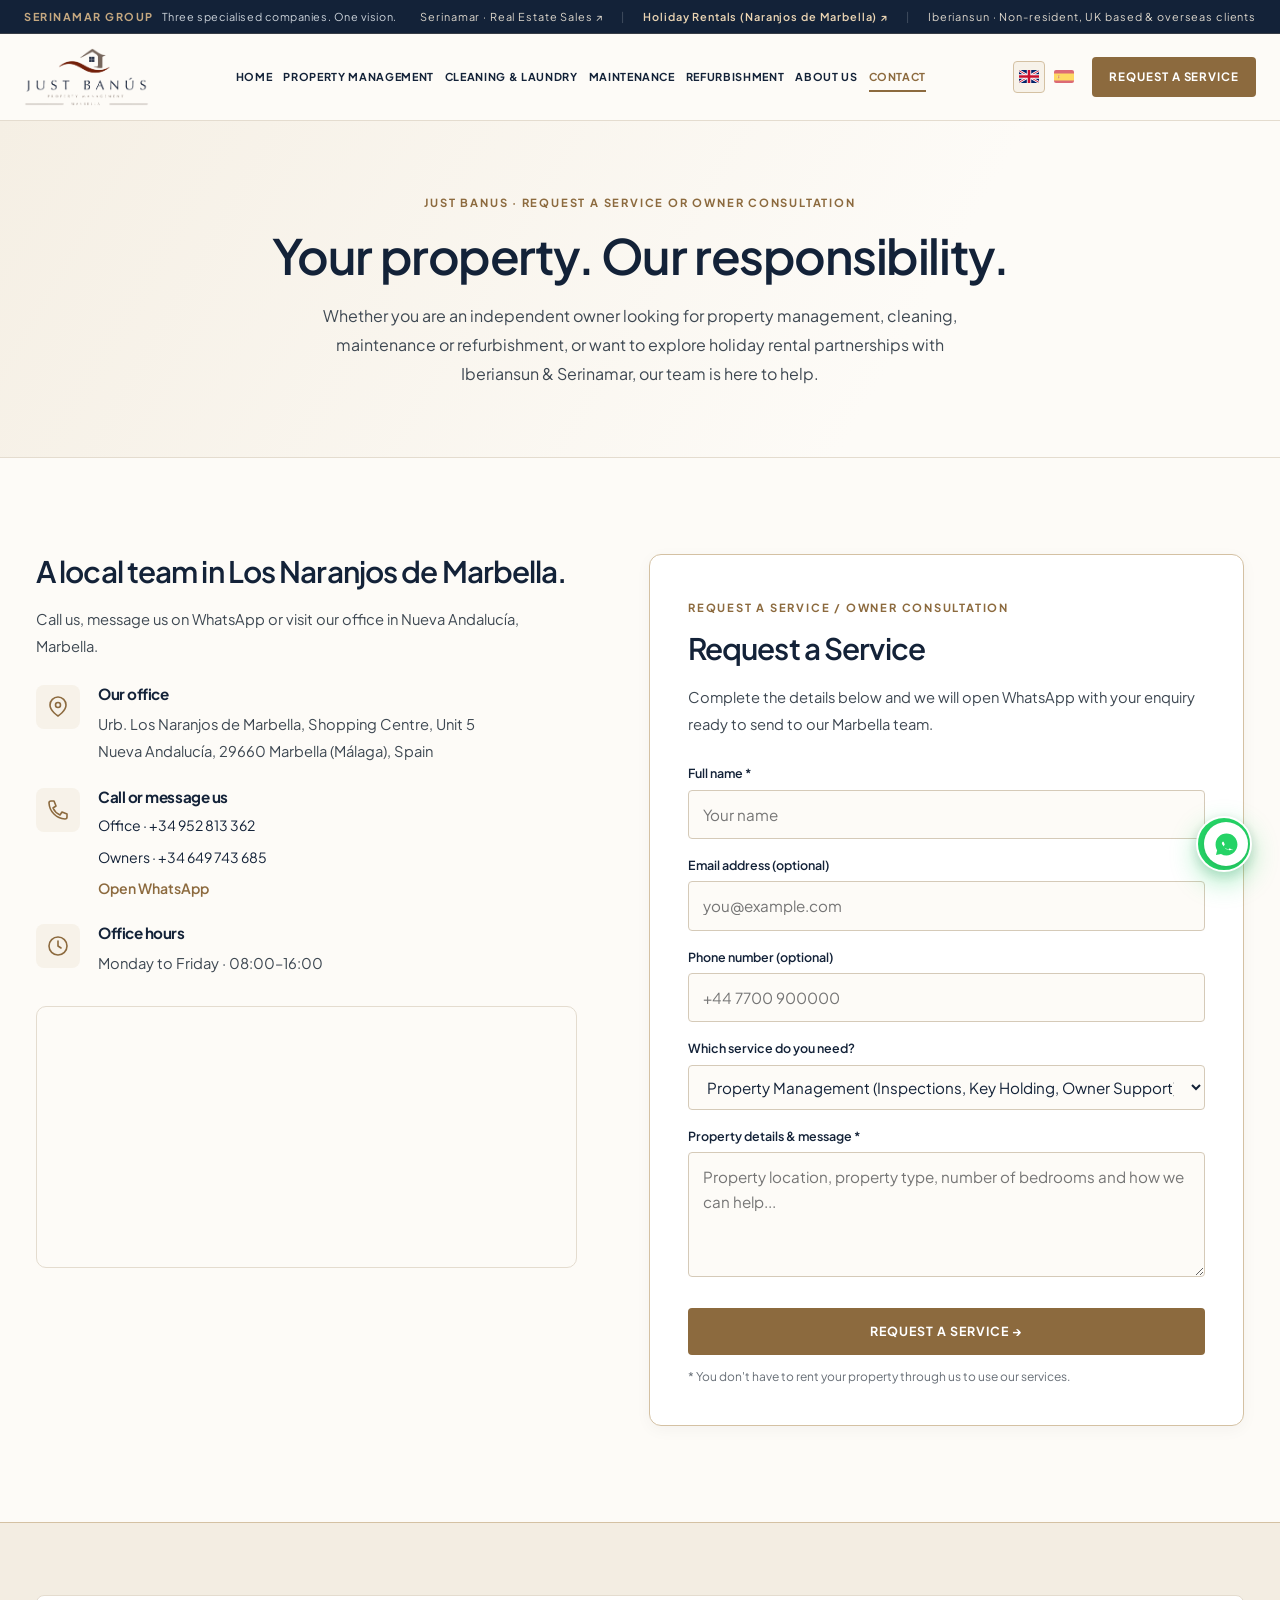
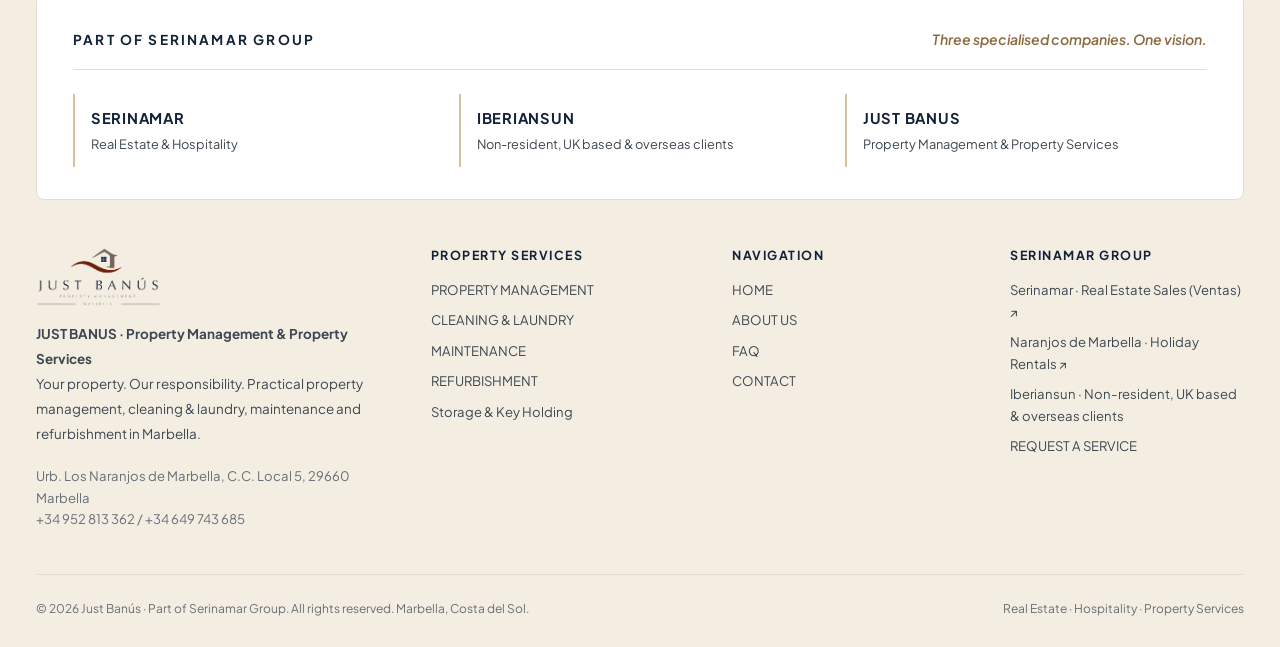
==== commit 537d163a: "feat: revisiones noviembre - Iberiansun non-resident clients y enlace Serinamar Ventas en topbar y f" ====
--- a/contacto.html
+++ b/contacto.html
@@ -29,11 +29,11 @@
             <span data-i18n="topbar_vision">Three specialised companies. One vision.</span>
           </div>
           <div class="group-topbar-links">
-            <a href="https://serinamar.com" target="_blank" rel="noopener">Serinamar · Real Estate &amp; Hospitality</a>
-            <span class="topbar-divider" aria-hidden="true">|</span>
-            <a href="index.html#owner-consultation">Iberiansun · Owner Partnerships</a>
+            <a href="https://www.serinamar.com" target="_blank" rel="noopener" data-i18n="topbar_sales">Serinamar · Real Estate Sales ↗</a>
             <span class="topbar-divider" aria-hidden="true">|</span>
             <a href="https://naranjosdemarbella.com" target="_blank" rel="noopener" class="topbar-holiday-link" data-i18n="topbar_holiday">Holiday Rentals (Naranjos de Marbella) ↗</a>
+            <span class="topbar-divider" aria-hidden="true">|</span>
+            <a href="index.html#owner-consultation" data-i18n="topbar_iberiansun">Iberiansun · Non-resident, UK based &amp; overseas clients</a>
           </div>
         </div>
       </div>
@@ -204,7 +204,7 @@
           </a>
           <a href="index.html#owner-consultation" class="footer-company-item">
             <strong>Iberiansun</strong>
-            <span data-i18n="footer_comp_iberiansun">Owner Rental Partnerships</span>
+            <span data-i18n="footer_comp_iberiansun">Non-resident, UK based &amp; overseas clients</span>
           </a>
           <a href="index.html" class="footer-company-item">
             <strong>Just Banus</strong>
@@ -251,9 +251,9 @@
         <div>
           <h4 data-i18n="footer_group_col">Serinamar Group</h4>
           <ul style="list-style: none; display: flex; flex-direction: column; gap: 0.55rem;">
-            <li><a href="https://serinamar.com" target="_blank" rel="noopener">Serinamar · Real Estate &amp; Hospitality ↗</a></li>
+            <li><a href="https://www.serinamar.com" target="_blank" rel="noopener">Serinamar · Real Estate Sales (Ventas) ↗</a></li>
             <li><a href="https://naranjosdemarbella.com" target="_blank" rel="noopener">Naranjos de Marbella · Holiday Rentals ↗</a></li>
-            <li><a href="index.html#owner-consultation">Iberiansun · Owner Partnerships</a></li>
+            <li><a href="index.html#owner-consultation">Iberiansun · Non-resident, UK based &amp; overseas clients</a></li>
             <li><a href="contacto.html" data-i18n="nav_btn_request">Request a Service →</a></li>
           </ul>
         </div>
--- a/styles.css
+++ b/styles.css
@@ -454,45 +454,74 @@
 .mobile-drawer { display: none !important; }
 
 /* ==========================================================================
-   HERO SECTION (HOME)
+   HERO SECTION (HOME) - KEN BURNS INFINITE LOOP & ANIMATED TYPOGRAPHY
    ========================================================================== */
 .jb-hero-section {
   margin-top: var(--header-total);
   position: relative;
-  min-height: 620px;
-  height: min(78svh, 820px);
+  min-height: 640px;
+  height: min(80svh, 840px);
   display: flex;
   align-items: center;
   overflow: hidden;
-  background: var(--brand-navy);
-}
-
+  background: #0b1524;
+}
+
+/* CINEMATIC KEN BURNS INFINITE SEAMLESS LOOP */
 .jb-hero-bg {
   position: absolute;
-  inset: -2%;
-  background: url('assets/puerto-banus-marina-hero.webp') center 55% / cover no-repeat;
-  animation: hero-drift 25s ease-in-out infinite alternate;
-}
-@keyframes hero-drift { to { transform: scale(1.045); } }
-
+  top: -8%;
+  left: -8%;
+  width: 116%;
+  height: 116%;
+  background: url('assets/puerto-banus-marina-hero.webp') center center / cover no-repeat;
+  will-change: transform;
+  transform-origin: 52% 48%;
+  animation: kenBurnsInfinite 32s ease-in-out infinite;
+}
+
+@keyframes kenBurnsInfinite {
+  0% {
+    transform: scale(1) translate(0%, 0%);
+  }
+  25% {
+    transform: scale(1.08) translate(-1.6%, -1.2%);
+  }
+  50% {
+    transform: scale(1.15) translate(1.4%, -2%);
+  }
+  75% {
+    transform: scale(1.09) translate(2%, 0.8%);
+  }
+  100% {
+    transform: scale(1) translate(0%, 0%);
+  }
+}
+
+/* LUXURY ATMOSPHERIC OVERLAY */
 .jb-hero-overlay {
   position: absolute;
   inset: 0;
   background:
-    linear-gradient(95deg, rgb(15 26 42 / 88%) 0%, rgb(19 34 56 / 68%) 52%, rgb(19 34 56 / 28%) 100%),
-    linear-gradient(0deg, rgb(15 26 42 / 55%), transparent 35%);
+    radial-gradient(circle at 75% 25%, rgba(184, 150, 90, 0.22) 0%, transparent 58%),
+    linear-gradient(98deg, rgba(10, 20, 36, 0.93) 0%, rgba(15, 28, 48, 0.74) 52%, rgba(15, 28, 48, 0.38) 100%),
+    linear-gradient(0deg, rgba(10, 20, 36, 0.88) 0%, transparent 36%);
+  pointer-events: none;
 }
 
 .jb-hero-container {
   position: relative;
-  z-index: 1;
+  z-index: 2;
   width: min(1260px, calc(100% - 96px));
   margin-inline: auto;
   padding: 56px 0 84px;
 }
 
-.jb-hero-text-wrap { max-width: 820px; }
-
+.jb-hero-text-wrap {
+  max-width: 840px;
+}
+
+/* ANIMATED EYEBROW WITH LIVE PULSING GOLD DOT */
 .jb-hero-eyebrow {
   display: inline-flex;
   align-items: center;
@@ -502,67 +531,168 @@
   text-transform: uppercase;
   letter-spacing: 0.2em;
   color: #e5cda7;
-  background: rgb(255 255 255 / 8%);
-  border: 1px solid rgb(197 168 128 / 35%);
-  padding: 7px 14px;
+  background: rgba(255, 255, 255, 0.08);
+  backdrop-filter: blur(8px);
+  -webkit-backdrop-filter: blur(8px);
+  border: 1px solid rgba(197, 168, 128, 0.4);
+  padding: 8px 16px;
   border-radius: var(--radius-sm);
   margin-bottom: 24px;
-}
-
+  animation: heroFadeDown 0.8s cubic-bezier(0.16, 1, 0.3, 1) 0.15s backwards;
+}
+
+.jb-hero-eyebrow::before {
+  content: "";
+  display: inline-block;
+  width: 7px;
+  height: 7px;
+  border-radius: 50%;
+  background: #ecd7b7;
+  box-shadow: 0 0 0 0 rgba(236, 215, 183, 0.75);
+  animation: heroDotPulse 2.4s infinite;
+  margin-right: 2px;
+}
+
+@keyframes heroDotPulse {
+  0% {
+    transform: scale(0.95);
+    box-shadow: 0 0 0 0 rgba(236, 215, 183, 0.75);
+  }
+  70% {
+    transform: scale(1.15);
+    box-shadow: 0 0 0 8px rgba(236, 215, 183, 0);
+  }
+  100% {
+    transform: scale(0.95);
+    box-shadow: 0 0 0 0 rgba(236, 215, 183, 0);
+  }
+}
+
+/* ANIMATED TITLE & SHIMMERING METALLIC BRANDING */
 .jb-hero-title {
-  font-size: clamp(2.2rem, 4.1vw, 3.85rem);
-  font-weight: 600;
+  font-size: clamp(2.3rem, 4.3vw, 4rem);
+  font-weight: 700;
   color: #ffffff;
   line-height: 1.14;
-  letter-spacing: -0.03em;
-  margin-bottom: 20px;
-}
+  letter-spacing: -0.025em;
+  margin-bottom: 22px;
+  animation: heroFadeUp 1s cubic-bezier(0.16, 1, 0.3, 1) 0.3s backwards;
+}
+
+.jb-hero-title-brand {
+  display: inline-block;
+  background: linear-gradient(110deg, #ffffff 0%, #ffffff 35%, #f4e3c9 50%, #ffffff 65%, #ffffff 100%);
+  background-size: 240% auto;
+  -webkit-background-clip: text;
+  -webkit-text-fill-color: transparent;
+  animation: heroTextShimmer 7s ease-in-out infinite 1.6s;
+  text-shadow: 0 0 35px rgba(236, 215, 183, 0.25);
+  letter-spacing: 0.02em;
+}
+
+@keyframes heroTextShimmer {
+  0%, 25% { background-position: 120% center; }
+  65%, 100% { background-position: -120% center; }
+}
+
+.jb-hero-title-span,
 .jb-hero-title span {
-  color: #e5cda7;
+  color: #ecd7b7;
   display: block;
-  font-weight: 400;
-  margin-top: 6px;
-}
-
+  font-weight: 350;
+  font-size: 0.72em;
+  letter-spacing: -0.01em;
+  margin-top: 8px;
+  animation: heroFadeUp 1.1s cubic-bezier(0.16, 1, 0.3, 1) 0.45s backwards;
+}
+
+/* ANIMATED SUBTITLE WITH LUXURY ACCENT */
 .jb-hero-subtitle {
-  color: #f4efe6;
-  max-width: 580px;
+  color: #f7f4ed;
+  max-width: 620px;
   font-size: clamp(1.2rem, 2vw, 1.55rem);
   font-weight: 500;
   line-height: 1.5;
-  margin-bottom: 14px;
-}
-
+  margin-bottom: 16px;
+  padding-left: 16px;
+  border-left: 3px solid var(--primary-gold);
+  animation: heroFadeUp 1.1s cubic-bezier(0.16, 1, 0.3, 1) 0.6s backwards;
+}
+
+/* ANIMATED LEAD TEXT */
 .jb-hero-lead {
   color: #d7d2c8;
-  max-width: 580px;
-  font-size: 1rem;
+  max-width: 620px;
+  font-size: 1.02rem;
   line-height: 1.75;
-  margin-bottom: 34px;
-}
-
+  margin-bottom: 36px;
+  animation: heroFadeUp 1.1s cubic-bezier(0.16, 1, 0.3, 1) 0.75s backwards;
+}
+
+/* ANIMATED ACTION BUTTONS WITH LIVING SHEEN */
 .jb-hero-actions {
   display: flex;
-  gap: 14px;
+  gap: 16px;
   align-items: center;
   flex-wrap: wrap;
-}
-
-.btn-jb-primary { padding: 16px 28px; }
+  animation: heroFadeUp 1.1s cubic-bezier(0.16, 1, 0.3, 1) 0.9s backwards;
+}
+
+.btn-jb-primary {
+  padding: 16px 30px;
+  position: relative;
+  overflow: hidden;
+  box-shadow: 0 8px 24px rgba(184, 150, 90, 0.35);
+  transition: transform 0.3s ease, box-shadow 0.3s ease;
+}
+
+.btn-jb-primary:hover {
+  transform: translateY(-2px);
+  box-shadow: 0 12px 28px rgba(184, 150, 90, 0.45);
+}
+
+.btn-jb-primary::after {
+  content: "";
+  position: absolute;
+  top: -50%;
+  left: -150%;
+  width: 80%;
+  height: 200%;
+  background: linear-gradient(
+    90deg,
+    transparent 0%,
+    rgba(255, 255, 255, 0.35) 50%,
+    transparent 100%
+  );
+  transform: rotate(25deg);
+  animation: btnSheen 6s ease-in-out infinite 2s;
+  pointer-events: none;
+}
+
+@keyframes btnSheen {
+  0%, 75% { left: -150%; }
+  85%, 100% { left: 200%; }
+}
+
 .btn-jb-secondary {
   color: #ffffff;
-  border-color: rgb(229 205 167 / 60%);
-  background: rgb(19 34 56 / 35%);
+  border-color: rgba(229, 205, 167, 0.6);
+  background: rgba(19, 34, 56, 0.4);
+  backdrop-filter: blur(6px);
+  -webkit-backdrop-filter: blur(6px);
   padding: 16px 28px;
-}
+  transition: all 0.3s ease;
+}
+
 .btn-jb-secondary:hover {
-  background: rgb(255 255 255 / 15%);
+  background: rgba(255, 255, 255, 0.18);
   border-color: #ffffff;
+  transform: translateY(-2px);
 }
 
 .hero-bottom {
   position: absolute;
-  z-index: 1;
+  z-index: 2;
   bottom: 24px;
   left: 48px;
   right: 48px;
@@ -573,9 +703,11 @@
   font-size: 0.65rem;
   letter-spacing: 0.14em;
   text-transform: uppercase;
-  border-top: 1px solid rgb(255 255 255 / 14%);
+  border-top: 1px solid rgba(255, 255, 255, 0.14);
   padding-top: 16px;
-}
+  animation: heroFade 1.2s ease 1s backwards;
+}
+
 .hero-bottom a {
   display: flex;
   gap: 12px;
@@ -583,6 +715,40 @@
   color: #fff;
   font-size: 0.72rem;
   letter-spacing: 0.08em;
+  transition: color 0.25s ease;
+}
+
+.hero-bottom a:hover {
+  color: #ecd7b7;
+}
+
+/* KEYFRAMES FOR HERO ENTRANCE */
+@keyframes heroFadeUp {
+  0% {
+    opacity: 0;
+    transform: translateY(22px);
+  }
+  100% {
+    opacity: 1;
+    transform: translateY(0);
+  }
+}
+
+@keyframes heroFadeDown {
+  0% {
+    opacity: 0;
+    transform: translateY(-16px);
+  }
+  100% {
+    opacity: 1;
+    transform: translateY(0);
+  }
+}
+
+@keyframes heroFade {
+  0% { opacity: 0; }
+  100% { opacity: 1; }
+}
 }
 
 /* ==========================================================================
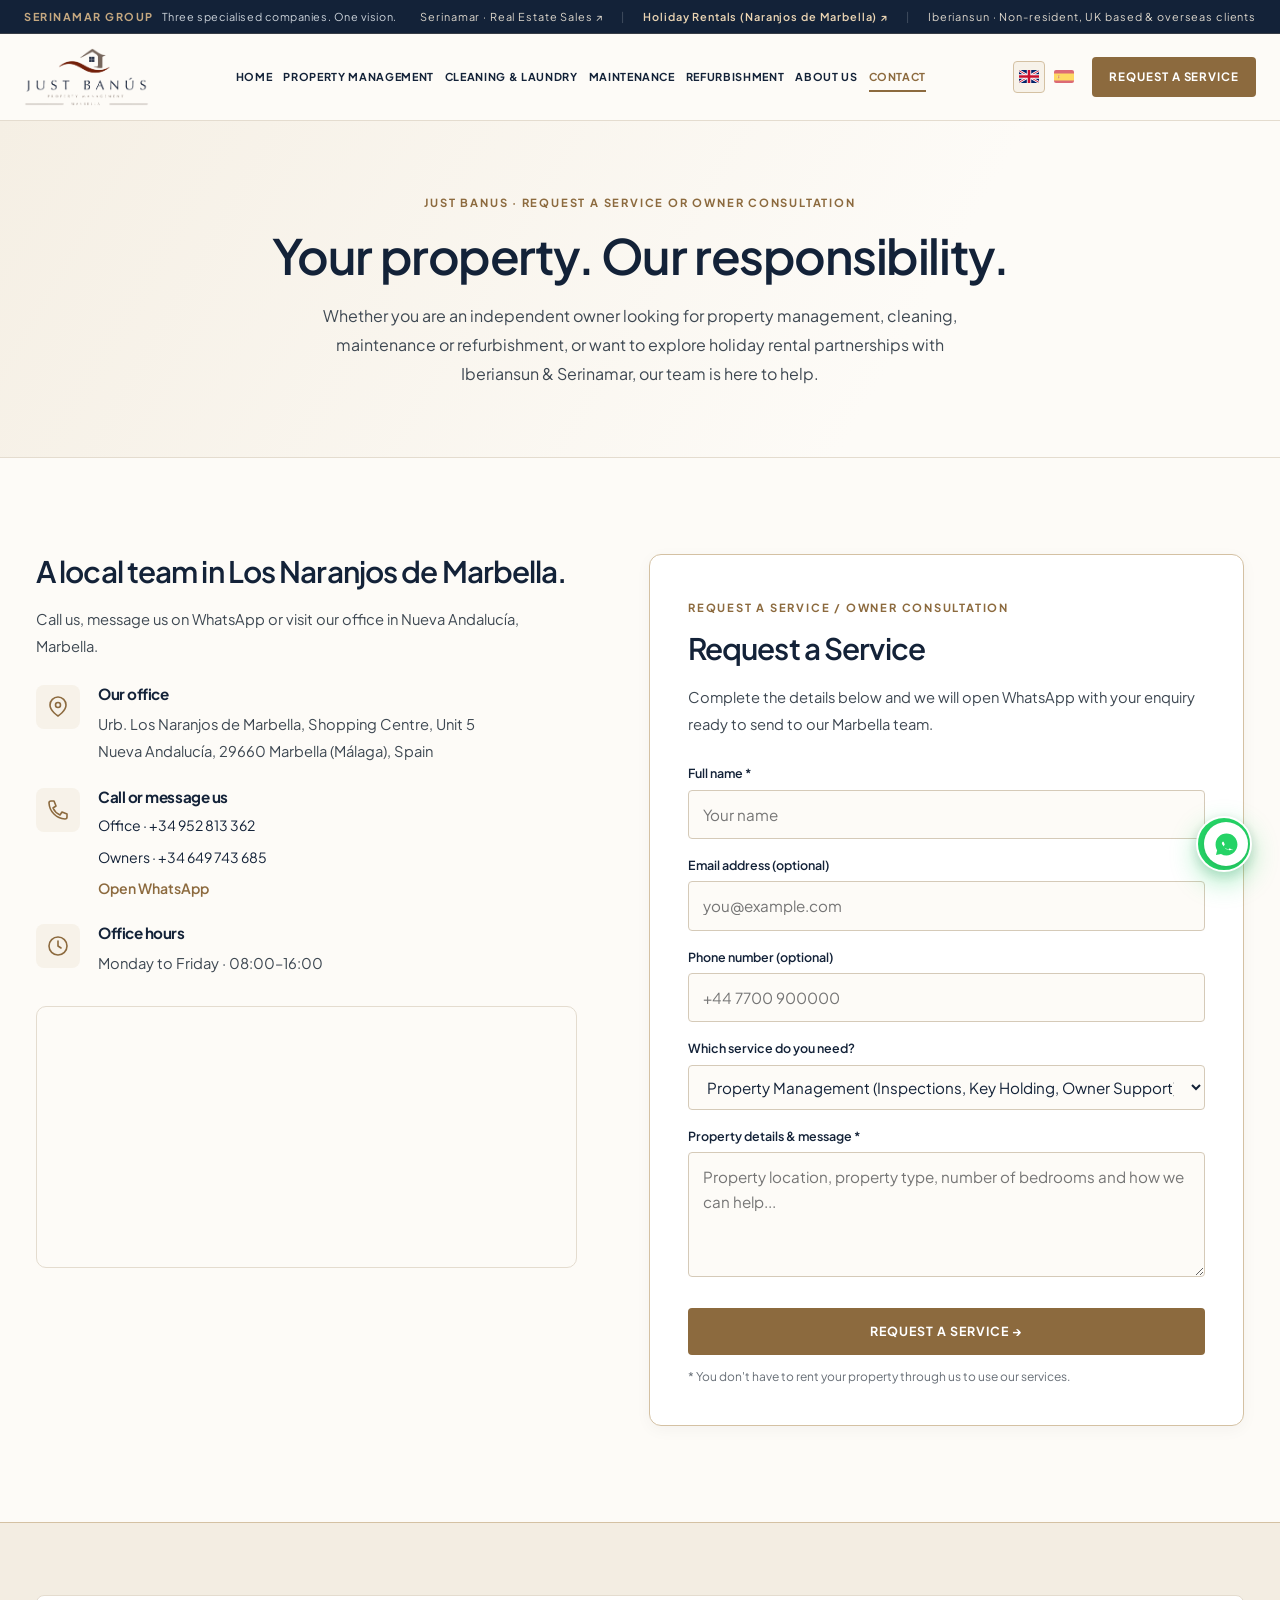
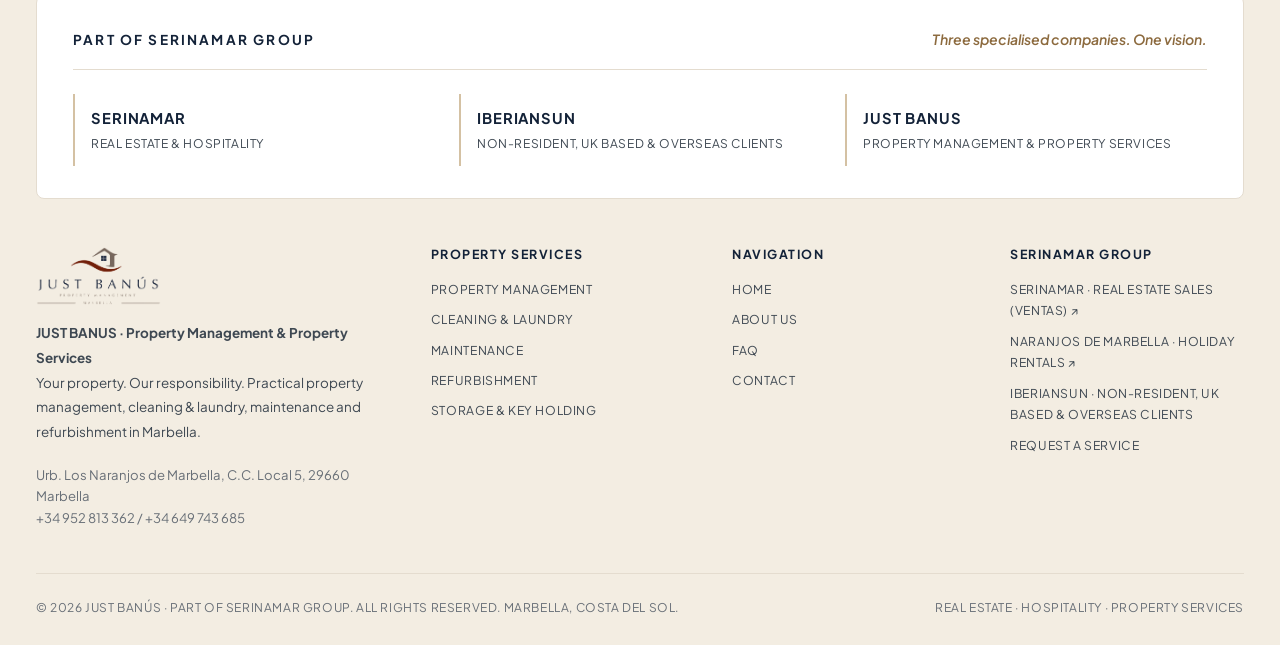
==== commit 9efc2bed: "feat: footer en mayusculas, logo oficial Iberiansun, boton sin fondo en formulario y deteccion de id" ====
--- a/contacto.html
+++ b/contacto.html
@@ -33,7 +33,7 @@
             <span class="topbar-divider" aria-hidden="true">|</span>
             <a href="https://naranjosdemarbella.com" target="_blank" rel="noopener" class="topbar-holiday-link" data-i18n="topbar_holiday">Holiday Rentals (Naranjos de Marbella) ↗</a>
             <span class="topbar-divider" aria-hidden="true">|</span>
-            <a href="index.html#owner-consultation" data-i18n="topbar_iberiansun">Iberiansun · Non-resident, UK based &amp; overseas clients</a>
+            <a href="index.html#owner-consultation" data-i18n="topbar_iberiansun">IBERIANSUN · NON-RESIDENT, UK BASED &amp; OVERSEAS CLIENTS</a>
           </div>
         </div>
       </div>
@@ -194,21 +194,21 @@
       <!-- Part of Serinamar Group Banner -->
       <div class="footer-group-banner">
         <div class="footer-group-header">
-          <h3 data-i18n="footer_group_title">Part of Serinamar Group</h3>
-          <p data-i18n="footer_group_vision">Three specialised companies. One vision.</p>
+          <h3 data-i18n="footer_group_title">PART OF SERINAMAR GROUP</h3>
+          <p data-i18n="footer_group_vision">THREE SPECIALISED COMPANIES. ONE VISION.</p>
         </div>
         <div class="footer-group-companies">
           <a href="https://serinamar.com" target="_blank" rel="noopener" class="footer-company-item">
-            <strong>Serinamar</strong>
-            <span data-i18n="footer_comp_serinamar">Real Estate &amp; Hospitality</span>
+            <strong>SERINAMAR</strong>
+            <span data-i18n="footer_comp_serinamar">REAL ESTATE &amp; HOSPITALITY</span>
           </a>
           <a href="index.html#owner-consultation" class="footer-company-item">
-            <strong>Iberiansun</strong>
-            <span data-i18n="footer_comp_iberiansun">Non-resident, UK based &amp; overseas clients</span>
+            <strong>IBERIANSUN</strong>
+            <span data-i18n="footer_comp_iberiansun">NON-RESIDENT, UK BASED &amp; OVERSEAS CLIENTS</span>
           </a>
           <a href="index.html" class="footer-company-item">
-            <strong>Just Banus</strong>
-            <span data-i18n="footer_comp_justbanus">Property Management &amp; Property Services</span>
+            <strong>JUST BANUS</strong>
+            <span data-i18n="footer_comp_justbanus">PROPERTY MANAGEMENT &amp; PROPERTY SERVICES</span>
           </a>
         </div>
       </div>
@@ -227,34 +227,34 @@
         </div>
 
         <div>
-          <h4 data-i18n="footer_services">Property Services</h4>
+          <h4 data-i18n="footer_services">PROPERTY SERVICES</h4>
           <ul style="list-style: none; display: flex; flex-direction: column; gap: 0.55rem;">
-            <li><a href="propietarios.html" data-i18n="nav_prop_mgmt">Property Management</a></li>
-            <li><a href="servicios-limpieza.html" data-i18n="nav_cleaning">Cleaning &amp; Laundry</a></li>
-            <li><a href="servicios-maintenance-service.html" data-i18n="nav_maintenance">Maintenance</a></li>
-            <li><a href="servicios-home-staging.html" data-i18n="nav_refurbishment">Refurbishment</a></li>
-            <li><a href="servicios-storage-rooms.html" data-i18n="footer_s5">Storage &amp; Key Holding</a></li>
-          </ul>
-        </div>
-
-        <div>
-          <h4 data-i18n="footer_pages">Navigation</h4>
+            <li><a href="propietarios.html" data-i18n="nav_prop_mgmt">PROPERTY MANAGEMENT</a></li>
+            <li><a href="servicios-limpieza.html" data-i18n="nav_cleaning">CLEANING &amp; LAUNDRY</a></li>
+            <li><a href="servicios-maintenance-service.html" data-i18n="nav_maintenance">MAINTENANCE</a></li>
+            <li><a href="servicios-home-staging.html" data-i18n="nav_refurbishment">REFURBISHMENT</a></li>
+            <li><a href="servicios-storage-rooms.html" data-i18n="footer_s5">STORAGE &amp; KEY HOLDING</a></li>
+          </ul>
+        </div>
+
+        <div>
+          <h4 data-i18n="footer_pages">NAVIGATION</h4>
           <ul style="list-style: none; display: flex; flex-direction: column; gap: 0.55rem;">
-            <li><a href="index.html" data-i18n="nav_home">Home</a></li>
+            <li><a href="index.html" data-i18n="nav_home">HOME</a></li>
             
-            <li><a href="nosotros.html" data-i18n="nav_about">About Us</a></li>
+            <li><a href="nosotros.html" data-i18n="nav_about">ABOUT US</a></li>
             <li><a href="faq.html" data-i18n="nav_faq">FAQ</a></li>
-            <li><a href="contacto.html" data-i18n="nav_contact">Contact</a></li>
-          </ul>
-        </div>
-
-        <div>
-          <h4 data-i18n="footer_group_col">Serinamar Group</h4>
+            <li><a href="contacto.html" data-i18n="nav_contact">CONTACT</a></li>
+          </ul>
+        </div>
+
+        <div>
+          <h4 data-i18n="footer_group_col">SERINAMAR GROUP</h4>
           <ul style="list-style: none; display: flex; flex-direction: column; gap: 0.55rem;">
-            <li><a href="https://www.serinamar.com" target="_blank" rel="noopener">Serinamar · Real Estate Sales (Ventas) ↗</a></li>
-            <li><a href="https://naranjosdemarbella.com" target="_blank" rel="noopener">Naranjos de Marbella · Holiday Rentals ↗</a></li>
-            <li><a href="index.html#owner-consultation">Iberiansun · Non-resident, UK based &amp; overseas clients</a></li>
-            <li><a href="contacto.html" data-i18n="nav_btn_request">Request a Service →</a></li>
+            <li><a href="https://www.serinamar.com" target="_blank" rel="noopener">SERINAMAR · REAL ESTATE SALES (VENTAS) ↗</a></li>
+            <li><a href="https://naranjosdemarbella.com" target="_blank" rel="noopener">NARANJOS DE MARBELLA · HOLIDAY RENTALS ↗</a></li>
+            <li><a href="index.html#owner-consultation">IBERIANSUN · NON-RESIDENT, UK BASED &amp; OVERSEAS CLIENTS</a></li>
+            <li><a href="contacto.html" data-i18n="nav_btn_request">REQUEST A SERVICE →</a></li>
           </ul>
         </div>
       </div>
--- a/styles.css
+++ b/styles.css
@@ -415,6 +415,17 @@
   transform: translateY(-1px);
 }
 
+.btn-outline-navy {
+  border: 1.5px solid var(--brand-navy);
+  color: var(--brand-navy);
+  background: transparent;
+}
+.btn-outline-navy:hover {
+  background: var(--brand-navy);
+  color: #fff;
+  transform: translateY(-1px);
+}
+
 .nav-actions > .btn-primary {
   padding: 11px 16px;
   font-size: 0.72rem;
@@ -1599,13 +1610,32 @@
 }
 .footer-company-item strong {
   font-size: 0.92rem;
+  letter-spacing: 0.06em;
+  text-transform: uppercase;
+  color: var(--brand-navy);
+}
+.footer-company-item span {
+  font-size: 0.75rem;
   letter-spacing: 0.05em;
   text-transform: uppercase;
+  color: var(--text-slate);
+}
+.footer-grid h4 {
+  font-size: 0.78rem;
+  font-weight: 700;
+  letter-spacing: 0.12em;
+  text-transform: uppercase;
   color: var(--brand-navy);
-}
-.footer-company-item span {
-  font-size: 0.8rem;
-  color: var(--text-slate);
+  margin-bottom: 16px;
+}
+.footer-grid ul li a {
+  text-transform: uppercase;
+  font-size: 0.76rem;
+  letter-spacing: 0.05em;
+}
+.footer-bottom {
+  text-transform: uppercase;
+  letter-spacing: 0.05em;
 }
 
 .footer-grid {
